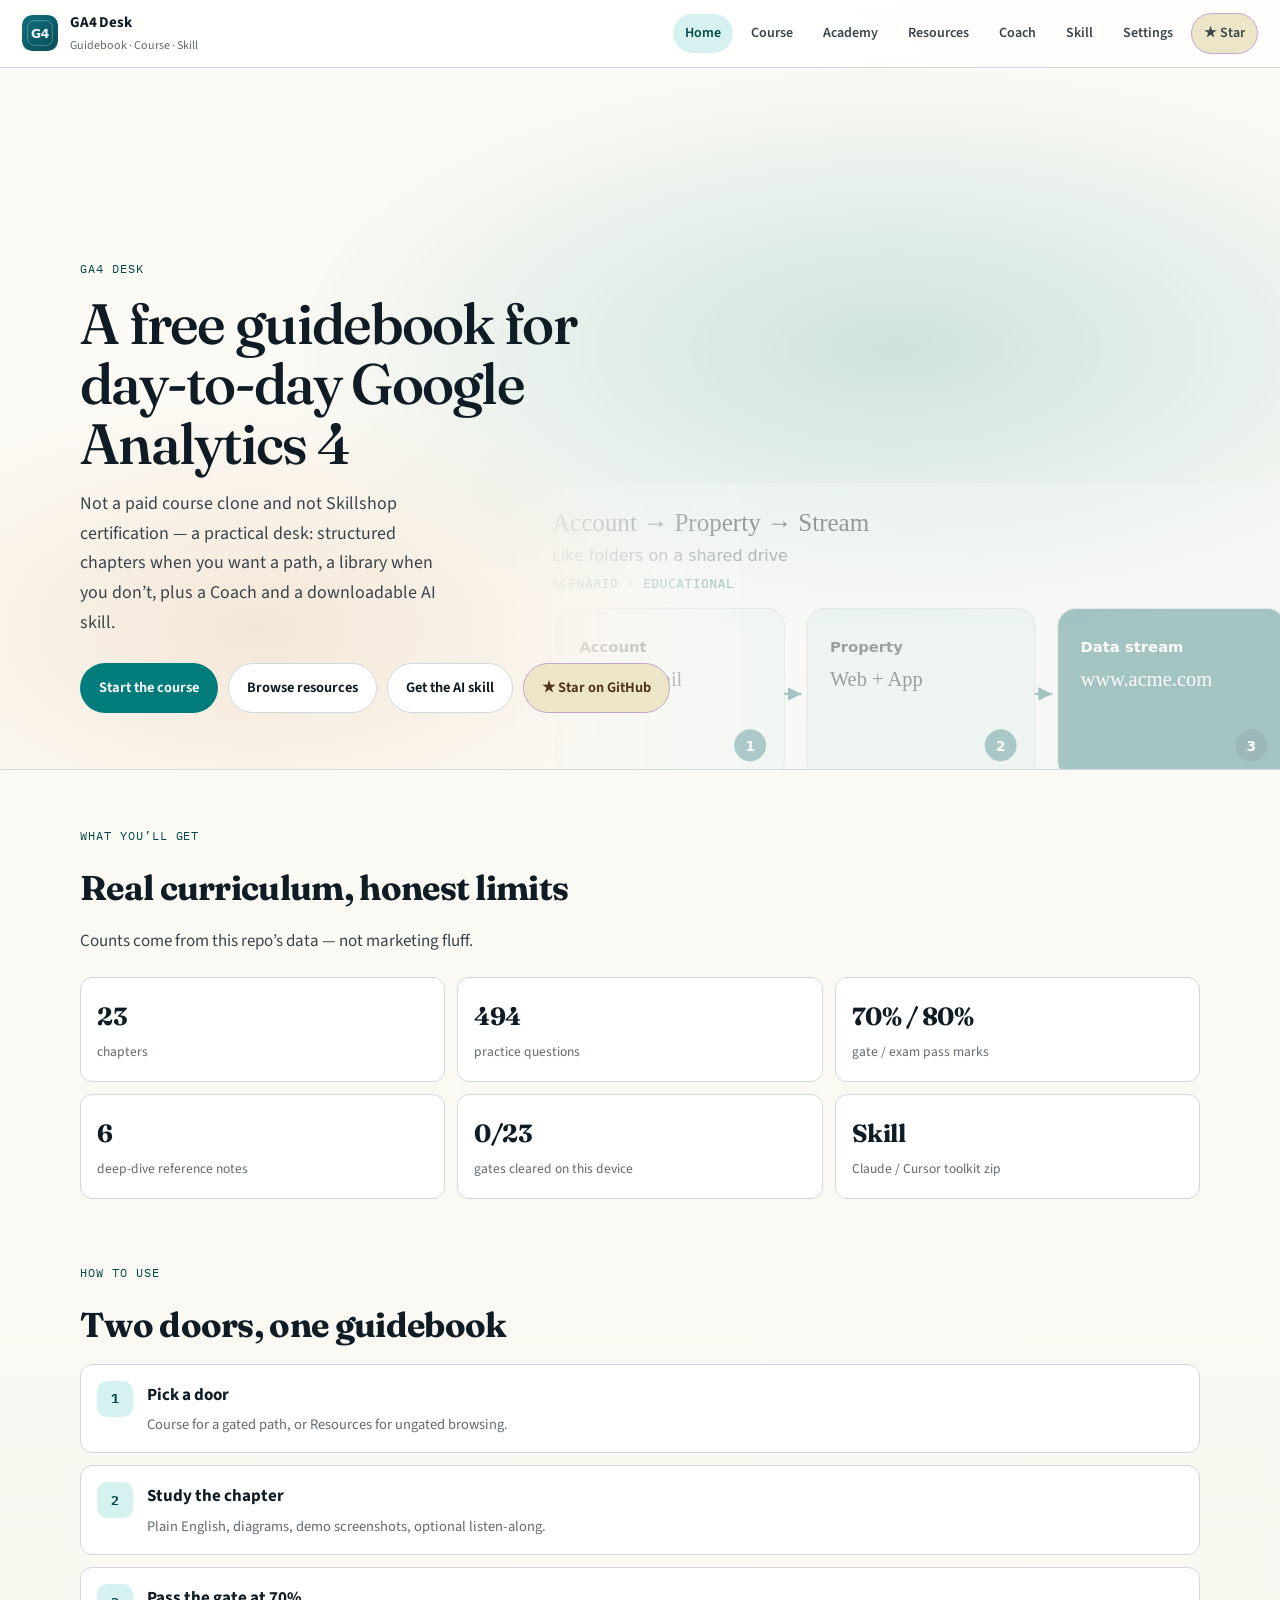
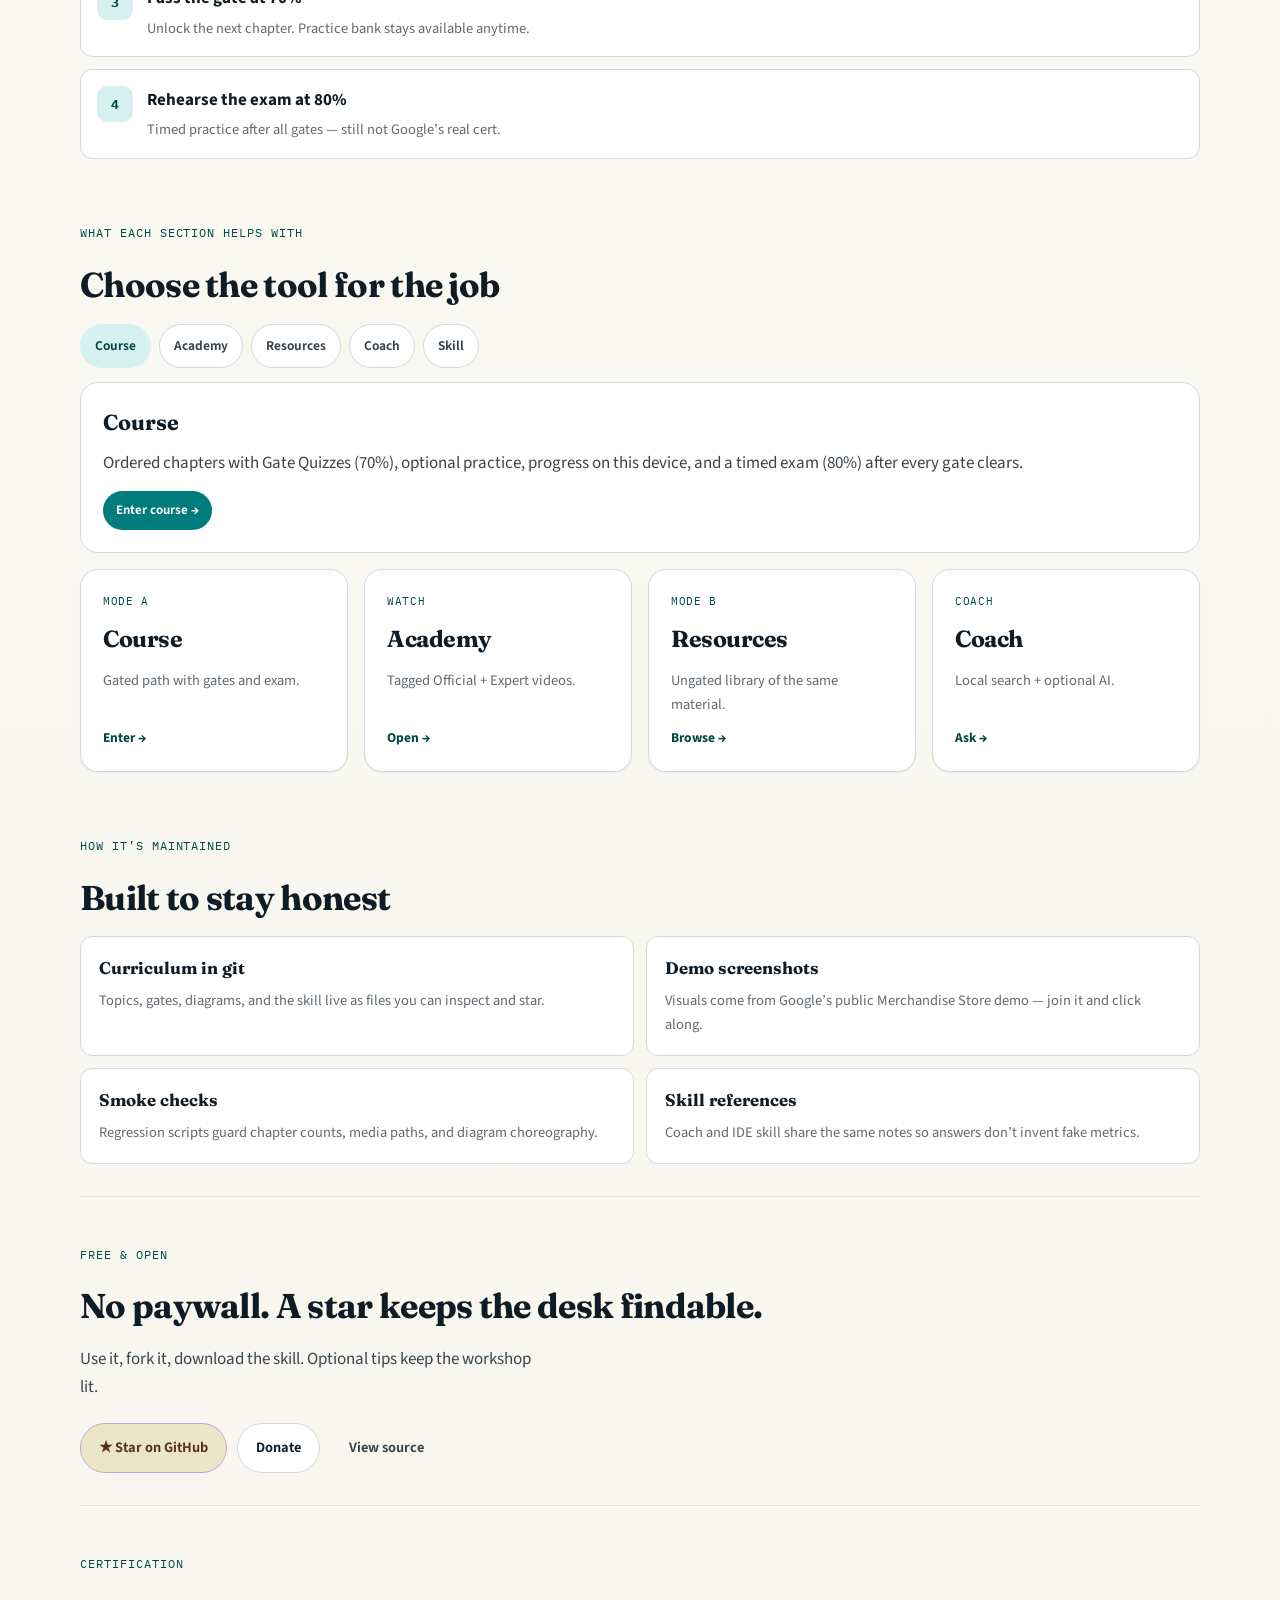
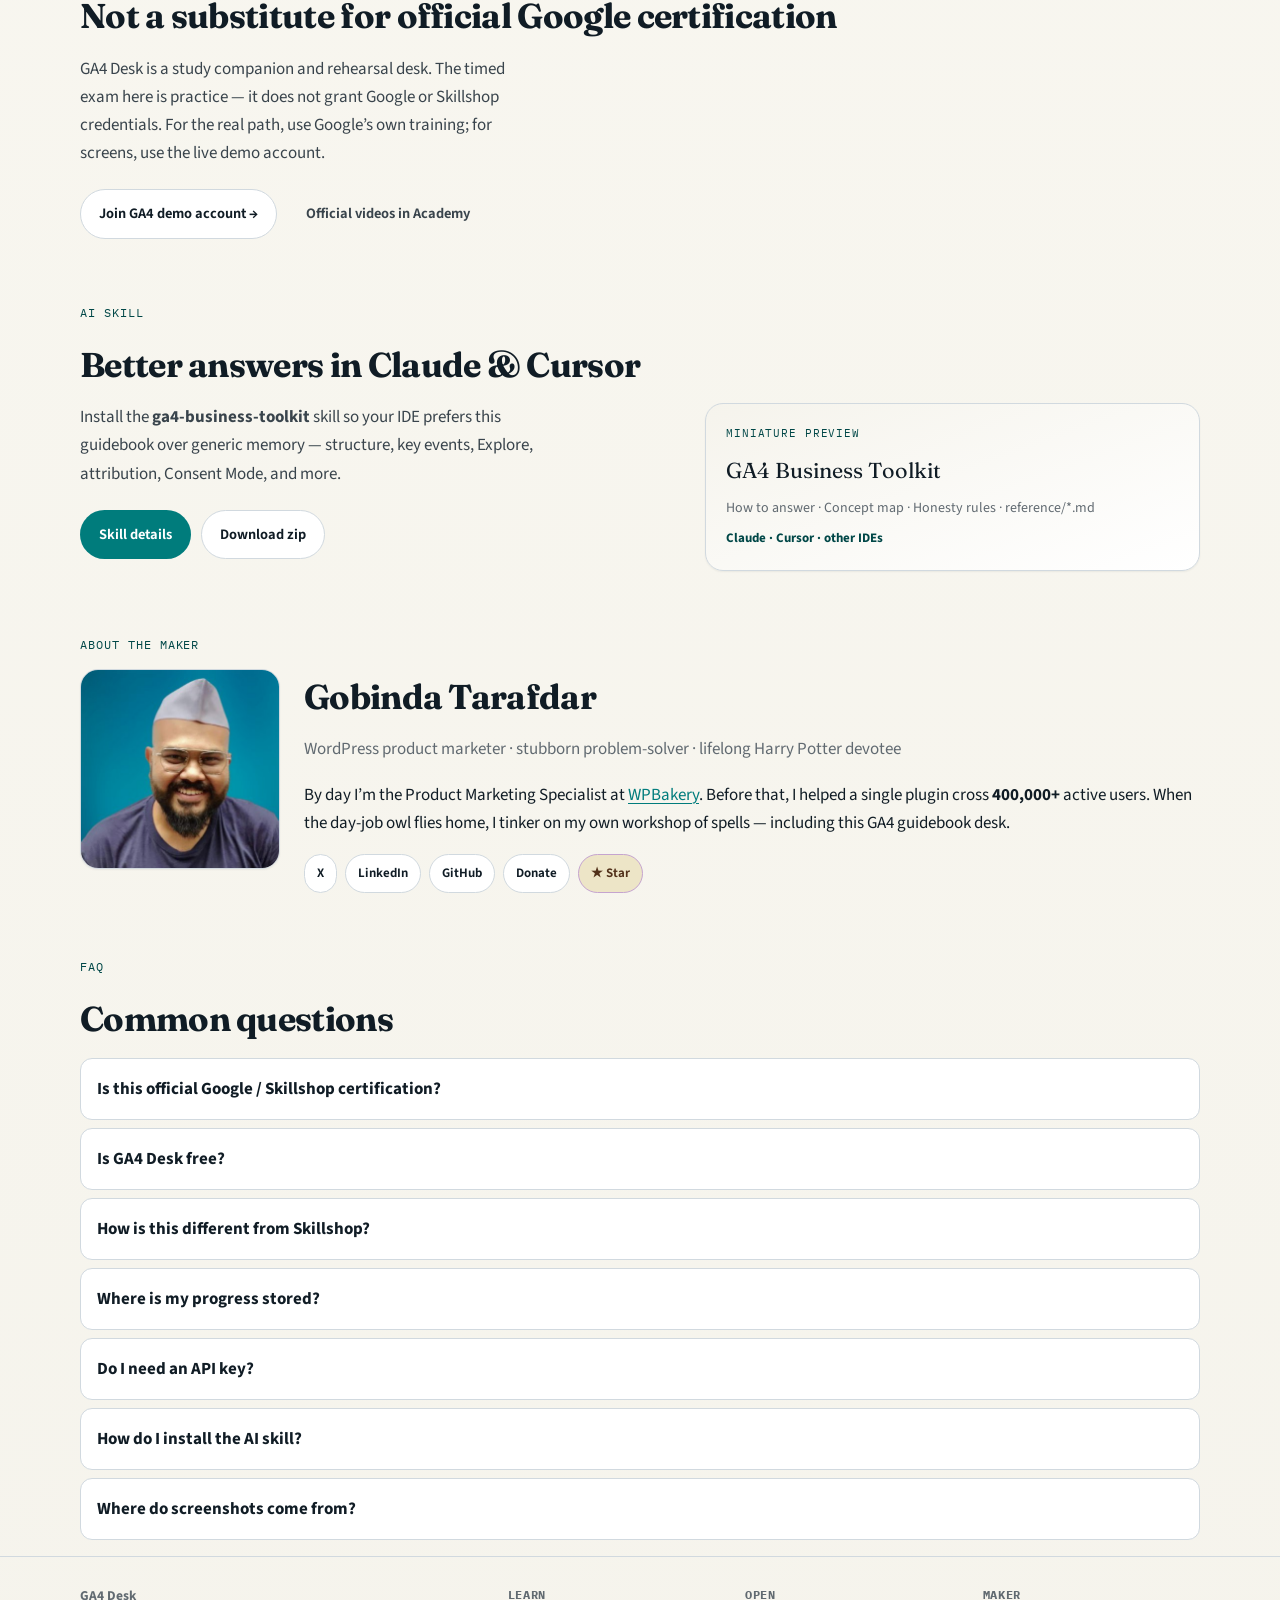
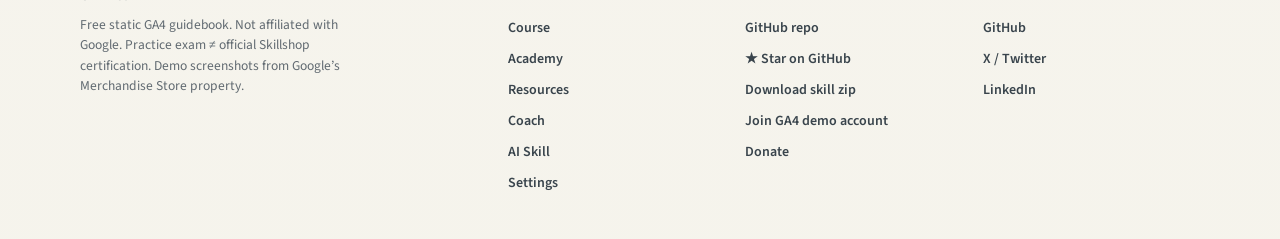
==== index.html @ ee160405 "Launch GA4 Desk guidebook site with Skill hub and SEO. Homepage positioning, brand assets, downloada" ====
<!DOCTYPE html>
<html lang="en">
<head>
  <meta charset="UTF-8">
  <meta name="viewport" content="width=device-width, initial-scale=1">
  <title>GA4 Desk — Free Google Analytics 4 Guidebook</title>
  <meta name="description" content="Free GA4 guidebook: 23 chapters, practice quizzes, Video Academy, skill-grounded Coach, and a downloadable Claude/Cursor skill. Study companion — not official Google certification.">
  <link rel="canonical" href="https://gtarafdar.github.io/ga4-guidebook/">
  <meta property="og:type" content="website">
  <meta property="og:url" content="https://gtarafdar.github.io/ga4-guidebook/">
  <meta property="og:title" content="GA4 Desk — Free Google Analytics 4 Guidebook">
  <meta property="og:description" content="Course, Academy, Resources, Coach, and a downloadable AI skill. Honest practice — not Skillshop certification.">
  <meta property="og:image" content="https://gtarafdar.github.io/ga4-guidebook/assets/brand/og-image.png">
  <meta name="twitter:card" content="summary_large_image">
  <meta name="twitter:title" content="GA4 Desk — Free GA4 Guidebook">
  <meta name="twitter:description" content="Learn GA4 with a free guidebook desk: course gates, resources, coach, and Claude/Cursor skill.">
  <meta name="twitter:image" content="https://gtarafdar.github.io/ga4-guidebook/assets/brand/og-image.png">
  <link rel="icon" href="assets/brand/favicon.ico" sizes="any">
  <link rel="icon" type="image/png" href="assets/brand/favicon-32.png" sizes="32x32">
  <link rel="apple-touch-icon" href="assets/brand/apple-touch-icon.png">
  <link rel="preconnect" href="https://fonts.googleapis.com">
  <link rel="preconnect" href="https://fonts.gstatic.com" crossorigin>
  <link href="https://fonts.googleapis.com/css2?family=Fraunces:opsz,wght@9..144,500;9..144,650&family=IBM+Plex+Mono:wght@400;600&family=Source+Sans+3:wght@400;600;700&display=swap" rel="stylesheet">
  <link rel="stylesheet" href="css/site.css?v=20260802p">
  <script type="application/ld+json">
  {
    "@context": "https://schema.org",
    "@graph": [
      {
        "@type": "WebSite",
        "name": "GA4 Desk",
        "url": "https://gtarafdar.github.io/ga4-guidebook/",
        "description": "Free Google Analytics 4 guidebook with course, resources, coach, and AI skill."
      },
      {
        "@type": "LearningResource",
        "name": "GA4 Desk",
        "url": "https://gtarafdar.github.io/ga4-guidebook/",
        "learningResourceType": "guidebook",
        "isAccessibleForFree": true,
        "inLanguage": "en"
      },
      {
        "@type": "FAQPage",
        "mainEntity": [
          {
            "@type": "Question",
            "name": "Is GA4 Desk the official Google Analytics certification?",
            "acceptedAnswer": {
              "@type": "Answer",
              "text": "No. GA4 Desk is a free study guidebook and rehearsal desk. It is not Google Skillshop certification and is not affiliated with Google."
            }
          },
          {
            "@type": "Question",
            "name": "Is GA4 Desk free?",
            "acceptedAnswer": {
              "@type": "Answer",
              "text": "Yes. The site is free to use on GitHub Pages. Optional AI coach and ElevenLabs voices use your own API keys in the browser."
            }
          },
          {
            "@type": "Question",
            "name": "Can I download the GA4 skill for Claude or Cursor?",
            "acceptedAnswer": {
              "@type": "Answer",
              "text": "Yes. Download the ga4-business-toolkit zip from the Skill page and install it in Claude or Cursor skills folders."
            }
          }
        ]
      }
    ]
  }
  </script>
</head>
<body class="home-page">
  <header class="site-header" id="siteHeader"></header>
  <main>
    <section class="home-hero" aria-label="GA4 Desk">
      <div class="home-hero-visual" aria-hidden="true">
        <img src="assets/illustrations/scenarios/structure.svg" alt="" width="960" height="540">
      </div>
      <div class="wrap home-hero-inner">
        <p class="kicker">GA4 Desk</p>
        <h1>A free guidebook for day-to-day Google Analytics&nbsp;4</h1>
        <p class="lede">Not a paid course clone and not Skillshop certification — a practical desk: structured chapters when you want a path, a library when you don’t, plus a Coach and a downloadable AI skill.</p>
        <div class="hero-cta">
          <a class="btn btn-primary" href="course/index.html">Start the course</a>
          <a class="btn btn-secondary" href="resources/index.html">Browse resources</a>
          <a class="btn btn-secondary" href="skill/index.html">Get the AI skill</a>
          <a class="btn btn-star" id="heroStar" href="https://github.com/Gtarafdar/ga4-guidebook" target="_blank" rel="noopener">★ Star on GitHub</a>
        </div>
      </div>
    </section>

    <section class="wrap home-section" id="what-you-get">
      <p class="kicker">What you’ll get</p>
      <h2>Real curriculum, honest limits</h2>
      <p class="section-lead">Counts come from this repo’s data — not marketing fluff.</p>
      <ul class="get-grid" id="homeStats">
        <li>Loading curriculum…</li>
      </ul>
    </section>

    <section class="wrap home-section" id="how-to">
      <p class="kicker">How to use</p>
      <h2>Two doors, one guidebook</h2>
      <ol class="how-steps" id="howSteps">
        <li tabindex="0"><span class="how-num">1</span><div><strong>Pick a door</strong><p>Course for a gated path, or Resources for ungated browsing.</p></div></li>
        <li tabindex="0"><span class="how-num">2</span><div><strong>Study the chapter</strong><p>Plain English, diagrams, demo screenshots, optional listen-along.</p></div></li>
        <li tabindex="0"><span class="how-num">3</span><div><strong>Pass the gate at 70%</strong><p>Unlock the next chapter. Practice bank stays available anytime.</p></div></li>
        <li tabindex="0"><span class="how-num">4</span><div><strong>Rehearse the exam at 80%</strong><p>Timed practice after all gates — still not Google’s real cert.</p></div></li>
      </ol>
    </section>

    <section class="wrap home-section" id="doors">
      <p class="kicker">What each section helps with</p>
      <h2>Choose the tool for the job</h2>
      <div class="door-tabs" role="tablist" aria-label="Site sections">
        <button type="button" class="door-tab active" role="tab" aria-selected="true" data-door="course">Course</button>
        <button type="button" class="door-tab" role="tab" aria-selected="false" data-door="academy">Academy</button>
        <button type="button" class="door-tab" role="tab" aria-selected="false" data-door="resources">Resources</button>
        <button type="button" class="door-tab" role="tab" aria-selected="false" data-door="coach">Coach</button>
        <button type="button" class="door-tab" role="tab" aria-selected="false" data-door="skill">Skill</button>
      </div>
      <div class="door-panels">
        <div class="door-panel is-on" data-panel="course">
          <h3>Course</h3>
          <p>Ordered chapters with Gate Quizzes (70%), optional practice, progress on this device, and a timed exam (80%) after every gate clears.</p>
          <a class="btn btn-primary btn-sm" href="course/index.html">Enter course →</a>
        </div>
        <div class="door-panel" data-panel="academy" hidden>
          <h3>Video Academy</h3>
          <p>Official Skillshop lessons and Expert creators — always tagged. Filter by source or chapter; no guessed video IDs.</p>
          <a class="btn btn-primary btn-sm" href="academy/index.html">Open academy →</a>
        </div>
        <div class="door-panel" data-panel="resources" hidden>
          <h3>Resources</h3>
          <p>Same truthful material as a searchable library — topics plus deep-dive notes. No syllabus pressure.</p>
          <a class="btn btn-primary btn-sm" href="resources/index.html">Open library →</a>
        </div>
        <div class="door-panel" data-panel="coach" hidden>
          <h3>GA4 Coach</h3>
          <p>Local answers free. Optional OpenRouter key for AI chat grounded in the skill + curriculum, including screenshot help.</p>
          <a class="btn btn-primary btn-sm" href="coach/index.html">Ask the coach →</a>
        </div>
        <div class="door-panel" data-panel="skill" hidden>
          <h3>AI Skill</h3>
          <p>Download <code>ga4-business-toolkit</code> for Claude, Cursor, or other IDEs so answers stay grounded in this guidebook.</p>
          <a class="btn btn-primary btn-sm" href="skill/index.html">Skill details →</a>
          <a class="btn btn-secondary btn-sm" href="downloads/ga4-business-toolkit.zip" download>Download zip</a>
        </div>
      </div>
      <div class="door-grid home-door-grid">
        <a class="door" href="course/index.html"><span class="tag">Mode A</span><h3>Course</h3><p>Gated path with gates and exam.</p><span class="go">Enter →</span></a>
        <a class="door" href="academy/index.html"><span class="tag">Watch</span><h3>Academy</h3><p>Tagged Official + Expert videos.</p><span class="go">Open →</span></a>
        <a class="door" href="resources/index.html"><span class="tag">Mode B</span><h3>Resources</h3><p>Ungated library of the same material.</p><span class="go">Browse →</span></a>
        <a class="door" href="coach/index.html"><span class="tag">Coach</span><h3>Coach</h3><p>Local search + optional AI.</p><span class="go">Ask →</span></a>
      </div>
    </section>

    <section class="wrap home-section" id="maintain">
      <p class="kicker">How it’s maintained</p>
      <h2>Built to stay honest</h2>
      <div class="maintain-grid">
        <article><h3>Curriculum in git</h3><p>Topics, gates, diagrams, and the skill live as files you can inspect and star.</p></article>
        <article><h3>Demo screenshots</h3><p>Visuals come from Google’s public Merchandise Store demo — join it and click along.</p></article>
        <article><h3>Smoke checks</h3><p>Regression scripts guard chapter counts, media paths, and diagram choreography.</p></article>
        <article><h3>Skill references</h3><p>Coach and IDE skill share the same notes so answers don’t invent fake metrics.</p></article>
      </div>
    </section>

    <section class="wrap home-section home-free" id="free">
      <p class="kicker">Free &amp; open</p>
      <h2>No paywall. A star keeps the desk findable.</h2>
      <p class="section-lead">Use it, fork it, download the skill. Optional tips keep the workshop lit.</p>
      <div class="hero-cta">
        <a class="btn btn-star" href="https://github.com/Gtarafdar/ga4-guidebook" target="_blank" rel="noopener">★ Star on GitHub</a>
        <a class="btn btn-secondary" href="https://gtarafdar.com/donate" target="_blank" rel="noopener">Donate</a>
        <a class="btn btn-ghost" href="https://github.com/Gtarafdar/ga4-guidebook" target="_blank" rel="noopener">View source</a>
      </div>
    </section>

    <section class="wrap home-section home-cert" id="cert">
      <p class="kicker">Certification</p>
      <h2>Not a substitute for official Google certification</h2>
      <p class="section-lead">GA4 Desk is a study companion and rehearsal desk. The timed exam here is practice — it does not grant Google or Skillshop credentials. For the real path, use Google’s own training; for screens, use the live demo account.</p>
      <div class="hero-cta">
        <a class="btn btn-secondary" href="https://support.google.com/analytics/answer/6367342" target="_blank" rel="noopener">Join GA4 demo account →</a>
        <a class="btn btn-ghost" href="academy/index.html">Official videos in Academy</a>
      </div>
    </section>

    <section class="wrap home-section" id="skill-teaser">
      <p class="kicker">AI skill</p>
      <h2>Better answers in Claude &amp; Cursor</h2>
      <div class="skill-teaser-grid">
        <div>
          <p class="section-lead">Install the <strong>ga4-business-toolkit</strong> skill so your IDE prefers this guidebook over generic memory — structure, key events, Explore, attribution, Consent Mode, and more.</p>
          <div class="hero-cta">
            <a class="btn btn-primary" href="skill/index.html">Skill details</a>
            <a class="btn btn-secondary" href="downloads/ga4-business-toolkit.zip" download>Download zip</a>
          </div>
        </div>
        <a class="skill-mini" href="skill/index.html" aria-label="Preview of skill page">
          <span class="skill-mini-label">Miniature preview</span>
          <span class="skill-mini-title">GA4 Business Toolkit</span>
          <span class="skill-mini-body">How to answer · Concept map · Honesty rules · reference/*.md</span>
          <span class="skill-mini-foot">Claude · Cursor · other IDEs</span>
        </a>
      </div>
    </section>

    <section class="wrap home-section home-about" id="about">
      <p class="kicker">About the maker</p>
      <div class="about-grid">
        <img class="about-photo" src="assets/brand/gobinda-tarafdar.png" width="400" height="400" alt="Portrait of Gobinda Tarafdar">
        <div>
          <h2>Gobinda Tarafdar</h2>
          <p class="about-role">WordPress product marketer · stubborn problem-solver · lifelong Harry Potter devotee</p>
          <p>By day I’m the Product Marketing Specialist at <a href="https://wpbakery.com" target="_blank" rel="noopener">WPBakery</a>. Before that, I helped a single plugin cross <strong>400,000+</strong> active users. When the day-job owl flies home, I tinker on my own workshop of spells — including this GA4 guidebook desk.</p>
          <div class="about-links">
            <a class="btn btn-secondary btn-sm" href="https://x.com/Gtarafdarr" target="_blank" rel="noopener">X</a>
            <a class="btn btn-secondary btn-sm" href="https://www.linkedin.com/in/gobinda-tarafdar/" target="_blank" rel="noopener">LinkedIn</a>
            <a class="btn btn-secondary btn-sm" href="https://github.com/Gtarafdar" target="_blank" rel="noopener">GitHub</a>
            <a class="btn btn-secondary btn-sm" href="https://gtarafdar.com/donate" target="_blank" rel="noopener">Donate</a>
            <a class="btn btn-star btn-sm" href="https://github.com/Gtarafdar/ga4-guidebook" target="_blank" rel="noopener">★ Star</a>
          </div>
        </div>
      </div>
    </section>

    <section class="wrap home-section" id="faq">
      <p class="kicker">FAQ</p>
      <h2>Common questions</h2>
      <div class="home-faq" id="homeFaq">
        <details>
          <summary>Is this official Google / Skillshop certification?</summary>
          <p>No. It’s a free guidebook and practice desk. Passing the timed exam here does not certify you with Google.</p>
        </details>
        <details>
          <summary>Is GA4 Desk free?</summary>
          <p>Yes. Hosted on GitHub Pages. Optional Coach AI and ElevenLabs voices use <em>your</em> keys in the browser only.</p>
        </details>
        <details>
          <summary>How is this different from Skillshop?</summary>
          <p>Skillshop is Google’s official training. GA4 Desk is a companion: original practice questions, demo screenshots, dual course/library modes, and an IDE skill. Use both — don’t replace official cert with this.</p>
        </details>
        <details>
          <summary>Where is my progress stored?</summary>
          <p>On this device in <code>localStorage</code> (<code>ga4lms_progress_v2</code>). Clearing site data resets progress.</p>
        </details>
        <details>
          <summary>Do I need an API key?</summary>
          <p>No for Course, Resources, Academy, and local Coach search. OpenRouter is optional for AI chat; ElevenLabs is optional for nicer TTS.</p>
        </details>
        <details>
          <summary>How do I install the AI skill?</summary>
          <p>Download the zip from the <a href="skill/index.html">Skill page</a>, unzip, and add the folder to Claude or Cursor skills. Details and preview are on that page.</p>
        </details>
        <details>
          <summary>Where do screenshots come from?</summary>
          <p>Google’s public Merchandise Store demo property. <a href="https://support.google.com/analytics/answer/6367342" target="_blank" rel="noopener">Join the demo account</a> to click the same screens.</p>
        </details>
      </div>
    </section>
  </main>
  <footer class="site-footer" id="siteFooter"></footer>
  <script src="js/app.js?v=20260802p"></script>
  <script>
    GA4.renderHeader('home');
    GA4.renderFooter();
    document.querySelectorAll('#heroStar, .btn-star').forEach((a) => {
      if (GA4.SITE && GA4.SITE.starUrl) a.href = GA4.SITE.starUrl;
    });

    document.querySelectorAll('.door-tab').forEach((tab) => {
      tab.addEventListener('click', () => {
        const id = tab.getAttribute('data-door');
        document.querySelectorAll('.door-tab').forEach((t) => {
          const on = t === tab;
          t.classList.toggle('active', on);
          t.setAttribute('aria-selected', on ? 'true' : 'false');
        });
        document.querySelectorAll('.door-panel').forEach((p) => {
          const on = p.getAttribute('data-panel') === id;
          p.classList.toggle('is-on', on);
          p.hidden = !on;
        });
      });
    });

    Promise.all([GA4.loadJSON('data/topics.json'), GA4.loadJSON('data/meta.json'), GA4.loadJSON('data/references.json')])
      .then(([topics, meta, refs]) => {
        const prog = GA4.completedCount(topics.length);
        document.getElementById('homeStats').innerHTML = `
          <li><strong>${topics.length}</strong><span>chapters</span></li>
          <li><strong>${meta.questionCount}</strong><span>practice questions</span></li>
          <li><strong>${meta.gatePassPercent || 70}% / ${meta.exam.passPercent}%</strong><span>gate / exam pass marks</span></li>
          <li><strong>${refs.length}</strong><span>deep-dive reference notes</span></li>
          <li><strong>${prog.n}/${prog.total}</strong><span>gates cleared on this device</span></li>
          <li><strong>Skill</strong><span>Claude / Cursor toolkit zip</span></li>`;
      })
      .catch((e) => {
        document.getElementById('homeStats').innerHTML = `<li>Could not load data — serve over HTTP (GitHub Pages or <code>python3 -m http.server</code>).<br>${GA4.escapeHtml(e.message)}</li>`;
      });
  </script>
</body>
</html>
---- css/site.css ----
/* Hallmark · pre-emit critique: P4 H5 E4 S4 R5 V4
 * Genre: modern-minimal · Theme: custom teal-ink (not catalog purple)
 * Macrostructure: Dual Door Hub
 */
:root {
  --ink: oklch(22% 0.025 240);
  --ink-soft: oklch(38% 0.02 240);
  --muted: oklch(52% 0.015 240);
  --paper: oklch(98.5% 0.008 95);
  --paper-2: oklch(96.5% 0.01 95);
  --card: oklch(100% 0 0);
  --line: oklch(88% 0.012 240);
  --line-soft: oklch(92% 0.008 240);

  --accent: oklch(52% 0.11 195);
  --accent-hover: oklch(45% 0.11 195);
  --accent-soft: oklch(94% 0.03 195);
  --accent-ink: oklch(35% 0.08 195);

  --warm: oklch(62% 0.14 55);
  --warm-soft: oklch(95% 0.04 75);
  --warm-ink: oklch(42% 0.1 55);

  --good: oklch(55% 0.12 155);
  --good-soft: oklch(95% 0.035 155);
  --bad: oklch(55% 0.18 25);
  --bad-soft: oklch(95% 0.04 25);

  --font-display: "Fraunces", "Iowan Old Style", "Palatino Linotype", Palatino, serif;
  --font-body: "Source Sans 3", "Source Sans Pro", "Segoe UI", sans-serif;
  --font-mono: "IBM Plex Mono", ui-monospace, monospace;

  --radius-sm: 6px;
  --radius-md: 12px;
  --radius-lg: 18px;
  --shadow-sm: 0 1px 2px oklch(22% 0.025 240 / 0.06);
  --shadow-md: 0 10px 30px oklch(22% 0.025 240 / 0.08);
  --ease: cubic-bezier(0.16, 1, 0.3, 1);
  --max: 1120px;
  --nav-h: 68px;
}

*, *::before, *::after { box-sizing: border-box; }
html { overflow-x: clip; }
body:not(.course-page) { overflow-x: clip; }
html { scroll-behavior: smooth; }
body {
  margin: 0;
  font-family: var(--font-body);
  font-size: 17px;
  line-height: 1.65;
  color: var(--ink);
  background:
    radial-gradient(1200px 600px at 10% -10%, oklch(94% 0.03 195 / 0.7), transparent 60%),
    radial-gradient(900px 500px at 100% 0%, oklch(96% 0.03 75 / 0.55), transparent 55%),
    linear-gradient(180deg, var(--paper), var(--paper-2));
  min-height: 100vh;
  -webkit-font-smoothing: antialiased;
}
img { max-width: 100%; height: auto; display: block; }
a { color: var(--accent); text-decoration-thickness: 1px; text-underline-offset: 3px; }
a:hover { color: var(--accent-hover); }
:focus-visible { outline: 2px solid var(--accent); outline-offset: 3px; }
.hidden { display: none !important; }

.site-header {
  position: sticky; top: 0; z-index: 40;
  height: var(--nav-h);
  display: flex; align-items: center; justify-content: space-between; gap: 16px;
  padding: 0 22px;
  background: color-mix(in oklch, var(--card) 86%, transparent);
  backdrop-filter: blur(12px);
  border-bottom: 1px solid var(--line);
}
.brand { display: flex; align-items: center; gap: 12px; text-decoration: none; color: inherit; }
.brand-mark {
  width: 36px; height: 36px; border-radius: 10px;
  background: linear-gradient(145deg, var(--accent), oklch(45% 0.08 230));
  color: white; display: grid; place-items: center; font-weight: 700; font-size: 13px;
  font-family: var(--font-mono);
  box-shadow: var(--shadow-sm);
}
.brand-text strong { display: block; font-size: 15px; letter-spacing: -0.01em; }
.brand-text span { display: block; font-size: 12px; color: var(--muted); margin-top: 1px; }
.nav-links { display: flex; gap: 6px; flex-wrap: wrap; align-items: center; }
.nav-links a {
  text-decoration: none; color: var(--ink-soft); font-size: 14px; font-weight: 600;
  padding: 8px 12px; border-radius: 999px;
}
.nav-links a:hover, .nav-links a.active { background: var(--accent-soft); color: var(--accent-ink); }

.wrap { width: min(var(--max), calc(100% - 40px)); margin: 0 auto; }
.page { padding: 36px 0 80px; }

.hero {
  padding: 56px 0 28px;
  display: grid;
  gap: 28px;
}
@media (min-width: 900px) {
  .hero { grid-template-columns: 1.15fr 0.85fr; align-items: end; padding-top: 72px; }
}
.kicker {
  font-family: var(--font-mono); font-size: 12px; letter-spacing: 0.08em;
  text-transform: uppercase; color: var(--accent-ink); margin: 0 0 14px;
}
.hero h1 {
  font-family: var(--font-display);
  font-weight: 550;
  font-size: clamp(2.4rem, 5vw, 3.6rem);
  line-height: 1.05;
  letter-spacing: -0.03em;
  margin: 0 0 16px;
  overflow-wrap: anywhere;
}
.hero .lede { font-size: 1.15rem; color: var(--ink-soft); max-width: 38ch; margin: 0 0 28px; }
.hero-cta { display: flex; flex-wrap: wrap; gap: 10px; }
.hero-aside {
  border: 1px solid var(--line);
  background: var(--card);
  border-radius: var(--radius-lg);
  padding: 22px;
  box-shadow: var(--shadow-sm);
}
.hero-aside h2 { margin: 0 0 10px; font-size: 15px; }
.hero-aside ol { margin: 0; padding-left: 18px; color: var(--ink-soft); font-size: 14px; }
.hero-aside li { margin-bottom: 8px; }

.btn {
  display: inline-flex; align-items: center; justify-content: center; gap: 8px;
  border: 1px solid transparent; border-radius: 999px;
  padding: 12px 18px; font: inherit; font-weight: 650; font-size: 14.5px;
  cursor: pointer; text-decoration: none; transition: transform 160ms var(--ease), background 160ms var(--ease), border-color 160ms var(--ease);
}
.btn:active { transform: translateY(1px); }
.btn-primary { background: var(--accent); color: white; }
.btn-primary:hover { background: var(--accent-hover); color: white; }
.btn-secondary { background: var(--card); border-color: var(--line); color: var(--ink); }
.btn-secondary:hover { border-color: var(--accent); color: var(--accent-ink); }
.btn-ghost { background: transparent; color: var(--ink-soft); }
.btn-sm { padding: 8px 12px; font-size: 13px; }

.door-grid {
  display: grid; gap: 16px; margin-top: 18px;
  grid-template-columns: 1fr;
}
@media (min-width: 760px) {
  .door-grid { grid-template-columns: repeat(2, minmax(0, 1fr)); }
}
@media (min-width: 1100px) {
  .door-grid { grid-template-columns: repeat(4, minmax(0, 1fr)); }
}
.door {
  display: flex; flex-direction: column; gap: 10px;
  background: var(--card); border: 1px solid var(--line);
  border-radius: var(--radius-lg); padding: 22px;
  text-decoration: none; color: inherit;
  box-shadow: var(--shadow-sm);
  transition: transform 200ms var(--ease), box-shadow 200ms var(--ease), border-color 200ms var(--ease);
  min-width: 0;
}
.door:hover { transform: translateY(-2px); box-shadow: var(--shadow-md); border-color: color-mix(in oklch, var(--accent) 40%, var(--line)); }
.door .tag {
  font-family: var(--font-mono); font-size: 11px; letter-spacing: 0.06em; text-transform: uppercase;
  color: var(--accent-ink);
}
.door h3 { margin: 0; font-family: var(--font-display); font-size: 1.45rem; letter-spacing: -0.02em; }
.door p { margin: 0; color: var(--muted); font-size: 14.5px; flex: 1; }
.door .go { font-weight: 700; font-size: 13.5px; color: var(--accent-ink); }

.section { margin-top: 48px; }
.section h2 {
  font-family: var(--font-display); font-size: 1.7rem; letter-spacing: -0.02em; margin: 0 0 8px;
}
.section .sub { color: var(--muted); margin: 0 0 18px; max-width: 60ch; }

.layout-split {
  display: grid; gap: 20px;
}
@media (min-width: 900px) {
  .layout-split { grid-template-columns: 288px minmax(0, 1fr); align-items: start; }
}
.side-panel {
  background: var(--card); border: 1px solid var(--line); border-radius: var(--radius-lg);
  padding: 16px; position: sticky; top: calc(var(--nav-h) + 14px);
  max-height: calc(100vh - var(--nav-h) - 28px); overflow: auto;
  box-shadow: var(--shadow-sm);
}
.side-panel h2 { font-size: 12px; text-transform: uppercase; letter-spacing: 0.06em; color: var(--muted); margin: 4px 8px 10px; font-family: var(--font-mono); }
.side-list { list-style: none; margin: 0; padding: 0; }
.side-list button, .side-list a {
  display: flex; gap: 8px; width: 100%; text-align: left;
  border: none; background: transparent; padding: 11px 12px; border-radius: 10px;
  font: inherit; font-size: 15px; line-height: 1.35; color: var(--ink); cursor: pointer; text-decoration: none;
}
.side-list button:hover, .side-list a:hover { background: var(--paper-2); }
.side-list button:disabled {
  cursor: not-allowed; opacity: 0.55;
}
.side-list button:disabled:hover { background: transparent; }
.side-list button.active, .side-list a.active {
  background: var(--accent-soft); color: var(--accent-ink); font-weight: 700;
  box-shadow: inset 3px 0 0 var(--accent);
}
.side-list .num { color: var(--muted); font-variant-numeric: tabular-nums; font-size: 12px; min-width: 1.6em; }
.progress-pill {
  margin-top: 12px; padding: 10px 12px; border-radius: 8px; background: var(--paper-2);
  font-size: 12.5px; color: var(--muted);
}
.progress-bar { height: 6px; background: var(--line-soft); border-radius: 99px; overflow: hidden; margin-top: 8px; }
.progress-bar > span { display: block; height: 100%; background: var(--accent); width: 0%; transition: width 240ms var(--ease); }

.card {
  background: var(--card); border: 1px solid var(--line); border-radius: var(--radius-lg);
  padding: 28px 30px; margin-bottom: 16px; box-shadow: var(--shadow-sm); min-width: 0;
}
.card h1, .card h2.lesson-title {
  font-family: var(--font-display); letter-spacing: -0.02em; margin: 0 0 10px;
  font-size: clamp(1.75rem, 3.2vw, 2.25rem); overflow-wrap: anywhere; min-width: 0;
}
.chapter-num {
  font-family: var(--font-mono); font-size: 12.5px; letter-spacing: 0.08em; text-transform: uppercase;
  color: var(--accent-ink); margin-bottom: 10px;
}
.callout {
  display: flex; gap: 12px; align-items: flex-start;
  border-radius: var(--radius-md); padding: 16px 18px; margin: 0 0 12px; font-size: 17px; line-height: 1.6;
  background: var(--paper-2); border: 1px solid var(--line-soft); border-left: 4px solid var(--accent);
}
.callout.tldr { border-left-color: var(--accent); background: var(--accent-soft); }
.callout.plain { border-left-color: var(--accent); background: var(--card); }
.callout.example { border-left-color: var(--warm); background: var(--warm-soft); }
.callout b { display: block; font-size: 12.5px; letter-spacing: 0.06em; text-transform: uppercase;
  font-family: var(--font-mono); color: var(--accent-ink); margin-bottom: 6px; font-weight: 600; }
.callout p { margin: 0; color: var(--ink); font-size: 17px; }

.tabs { display: flex; gap: 6px; border-bottom: 1px solid var(--line); margin: 20px 0 18px; flex-wrap: wrap; }
.tab-btn {
  border: none; background: none; cursor: pointer; font: inherit; font-weight: 650; font-size: 15.5px;
  color: var(--muted); padding: 12px 16px; border-bottom: 2px solid transparent; margin-bottom: -1px;
}
.tab-btn.active { color: var(--accent-ink); border-bottom-color: var(--accent); }
.tab-pane { display: none; }
.tab-pane.active { display: block; }

.lede-block p { margin: 0 0 16px; font-size: 17.5px; line-height: 1.7; color: var(--ink); }
.figure-block { margin: 18px 0; }
.figure-block figure {
  margin: 0 0 14px; border: 1px solid var(--line); border-radius: var(--radius-md); overflow: hidden; background: var(--card);
}
.figure-block img { width: 100%; }
.figure-block figcaption { padding: 10px 14px; font-size: 14px; color: var(--muted); border-top: 1px solid var(--line); }
.illus-label {
  display: inline-block; font-family: var(--font-mono); font-size: 10.5px; letter-spacing: 0.05em;
  text-transform: uppercase; color: var(--warm-ink); background: var(--warm-soft);
  padding: 3px 8px; border-radius: 99px; margin-bottom: 8px;
}

.sim {
  border: 1px dashed color-mix(in oklch, var(--accent) 35%, var(--line));
  background: var(--accent-soft); border-radius: var(--radius-md); padding: 16px; margin: 16px 0;
}
.sim h3 { margin: 0 0 8px; font-size: 14px; }
.sim-steps { list-style: none; margin: 0; padding: 0; counter-reset: step; }
.sim-steps li {
  counter-increment: step; position: relative; padding: 10px 10px 10px 42px;
  border-top: 1px solid color-mix(in oklch, var(--accent) 20%, transparent);
  font-size: 14px;
}
.sim-steps li::before {
  content: counter(step); position: absolute; left: 8px; top: 10px;
  width: 24px; height: 24px; border-radius: 50%;
  background: var(--accent); color: white; display: grid; place-items: center;
  font-size: 12px; font-weight: 700;
}

.faq-item { border-top: 1px solid var(--line); padding: 12px 0; }
.faq-q { font-weight: 700; margin-bottom: 4px; }
.faq-a { color: var(--ink-soft); font-size: 14.5px; }

.question { border-top: 1px solid var(--line); padding-top: 14px; margin-top: 14px; }
.qtext { font-weight: 650; margin-bottom: 10px; }
.options { display: grid; gap: 8px; }
.opt {
  text-align: left; padding: 10px 12px; border: 1px solid var(--line); border-radius: 8px;
  background: var(--card); cursor: pointer; font: inherit; font-size: 14px;
}
.opt:hover { border-color: var(--accent); }
.opt.correct { background: var(--good-soft); border-color: var(--good); }
.opt.wrong { background: var(--bad-soft); border-color: var(--bad); }
.explain { margin-top: 8px; font-size: 13.5px; color: var(--ink-soft); }

.toolbar { display: flex; flex-wrap: wrap; gap: 8px; align-items: center; margin: 8px 0 16px; }
.search-input, .text-input, .select-input, .textarea {
  width: 100%; padding: 11px 14px; border-radius: 10px; border: 1px solid var(--line);
  background: var(--card); font: inherit; color: var(--ink);
}
.textarea { min-height: 110px; resize: vertical; }
.search-input:focus, .text-input:focus, .select-input:focus, .textarea:focus {
  outline: none; border-color: var(--accent); box-shadow: 0 0 0 4px var(--accent-soft);
}

.library-grid { display: grid; gap: 12px; grid-template-columns: 1fr; }
@media (min-width: 720px) { .library-grid { grid-template-columns: repeat(2, minmax(0, 1fr)); } }
.lib-card {
  display: block; text-decoration: none; color: inherit;
  background: var(--card); border: 1px solid var(--line); border-radius: var(--radius-md);
  padding: 16px 18px; min-width: 0;
  transition: border-color 160ms var(--ease), transform 160ms var(--ease);
}
.lib-card:hover { border-color: var(--accent); transform: translateY(-1px); }
.lib-card .kind { font-family: var(--font-mono); font-size: 11px; text-transform: uppercase; letter-spacing: 0.05em; color: var(--muted); }
.lib-card h3 { margin: 6px 0; font-size: 1.05rem; font-family: var(--font-display); overflow-wrap: anywhere; }
.lib-card p { margin: 0; color: var(--muted); font-size: 13.5px; }

.chat-shell { display: grid; gap: 14px; }
@media (min-width: 900px) { .chat-shell { grid-template-columns: minmax(0, 1fr) 300px; } }
.chat-log {
  background: var(--card); border: 1px solid var(--line); border-radius: var(--radius-lg);
  min-height: 420px; max-height: 60vh; overflow: auto; padding: 16px;
}
.msg { padding: 12px 14px; border-radius: 12px; margin-bottom: 10px; font-size: 14.5px; white-space: pre-wrap; }
.msg.user { background: var(--accent-soft); margin-left: 18%; }
.msg.assistant { background: var(--paper-2); margin-right: 10%; }
.msg.error { background: var(--bad-soft); color: var(--bad); }
.msg.typing { color: var(--muted); font-style: italic; }
.chat-compose { display: grid; gap: 10px; }
.preview-shot {
  max-height: 160px; border-radius: 10px; border: 1px solid var(--line); object-fit: contain; background: var(--paper-2);
}
.settings-box {
  background: var(--card); border: 1px solid var(--line); border-radius: var(--radius-lg); padding: 16px;
  font-size: 13.5px;
}
.settings-box label { display: block; font-weight: 650; margin: 10px 0 4px; }
.settings-box .hint { color: var(--muted); font-size: 12.5px; margin-top: 8px; line-height: 1.45; }

.exam-overlay {
  position: fixed; inset: 0; z-index: 50; padding: 16px;
  background: oklch(22% 0.025 240 / 0.55);
  display: grid; place-items: center;
}
.exam-overlay.hidden { display: none !important; }
.exam-modal { max-width: 720px; width: 100%; max-height: 90vh; overflow: auto; }

.site-footer {
  border-top: 1px solid var(--line); padding: 28px 0 40px; color: var(--muted); font-size: 13.5px;
}
.site-footer .wrap { display: flex; flex-wrap: wrap; gap: 12px; justify-content: space-between; }

.diagram-svg {
  width: 100%; background: var(--paper-2); border: 1px solid var(--line); border-radius: var(--radius-md);
  padding: 8px; margin: 14px 0; overflow: visible;
  position: relative;
}
.diagram-svg svg {
  width: 100%;
  max-width: 100%;
  height: auto;
  display: block;
  overflow: visible;
}
.diagram-svg g.diag-off,
.diagram-svg .diag-off {
  opacity: 0;
  transition: opacity 0.45s cubic-bezier(0.22, 1, 0.36, 1);
  pointer-events: none;
}
.diagram-svg g.diag-on,
.diagram-svg .diag-on {
  opacity: 1;
  transition: opacity 0.45s cubic-bezier(0.22, 1, 0.36, 1);
  pointer-events: auto;
}
.diagram-svg .diag-edge {
  opacity: 1;
}
.diagram-svg text.diag-pulse.diag-on {
  animation: diag-glyph-pop 0.45s cubic-bezier(0.22, 1, 0.36, 1);
}
@keyframes diag-glyph-pop {
  0% { opacity: 0; }
  100% { opacity: 1; }
}
@media (prefers-reduced-motion: reduce) {
  .diagram-svg .diag-off,
  .diagram-svg .diag-on,
  .diagram-svg text.diag-pulse.diag-on {
    transition: none !important;
    animation: none !important;
  }
}
.diagram-controls {
  display: flex;
  flex-wrap: wrap;
  align-items: center;
  gap: 10px;
  margin-top: 10px;
  padding: 8px 4px 2px;
  border-top: 1px solid var(--line-soft);
}
.diagram-status {
  font-size: 12.5px;
  color: var(--muted);
  font-family: var(--font-mono);
}
.diagram-svg.is-playing .diagram-status {
  color: var(--accent-ink);
}

.video-section { margin: 18px 0; }
.video-card {
  display: block; max-width: 420px; border-radius: var(--radius-md); border: 1px solid var(--line);
  overflow: hidden; text-decoration: none; background: var(--ink); color: inherit;
  box-shadow: var(--shadow-sm); transition: transform 180ms var(--ease), box-shadow 180ms var(--ease);
}
.video-card:hover { transform: translateY(-1px); box-shadow: var(--shadow-md); }
.video-card .thumb-wrap { position: relative; padding-bottom: 56.25%; height: 0; overflow: hidden; background: #111; }
.video-card .thumb-wrap img { position: absolute; inset: 0; width: 100%; height: 100%; object-fit: cover; opacity: .9; }
.video-card .play-badge {
  position: absolute; top: 50%; left: 50%; transform: translate(-50%, -50%);
  width: 56px; height: 56px; border-radius: 50%; background: color-mix(in oklch, var(--bad) 88%, transparent);
}
.video-card .play-badge::after {
  content: ''; position: absolute; top: 50%; left: 54%; transform: translate(-50%, -50%);
  border-style: solid; border-width: 10px 0 10px 16px; border-color: transparent transparent transparent #fff;
}
.video-card .cap { background: var(--card); padding: 10px 14px; font-size: 13px; font-weight: 650; color: var(--ink); }
.video-card .cap .watch-on { display: block; font-weight: 400; color: var(--muted); font-size: 12px; margin-top: 2px; }
.video-fallback {
  background: var(--paper-2); border: 1px dashed var(--line); border-radius: var(--radius-md);
  padding: 14px 16px; font-size: 14px; color: var(--ink-soft); line-height: 1.55;
}
.video-related {
  list-style: none; margin: 12px 0 0; padding: 0; max-width: 520px;
}
.video-related li {
  border-top: 1px solid var(--line); padding: 8px 0; font-size: 13.5px;
}
.video-related a { text-decoration: none; font-weight: 650; }
.video-related a:hover { text-decoration: underline; }
.video-more { margin: 10px 0 0; font-size: 12.5px; color: var(--muted); }

/* LMS course states */
.page-title { font-family: var(--font-display); letter-spacing: -0.02em; font-size: clamp(1.8rem, 3vw, 2.4rem); margin: 0 0 8px; }
.page-lede { color: var(--muted); max-width: 62ch; margin: 0 0 16px; }
.path-rail {
  display: flex; flex-wrap: wrap; gap: 8px; align-items: center;
  font-family: var(--font-mono); font-size: 12px; color: var(--accent-ink);
  margin: 0 0 22px; padding: 10px 14px; border-radius: 999px;
  background: var(--accent-soft); width: fit-content; max-width: 100%;
}
.path-arrow { opacity: 0.55; }
.lms-stats {
  display: grid; gap: 8px; margin: 12px 0;
  font-size: 13px; padding: 10px 12px; border: 1px solid var(--line); border-radius: var(--radius-md); background: var(--paper-2);
}
.lms-stat-label { display: block; color: var(--muted); font-size: 11px; text-transform: uppercase; letter-spacing: 0.04em; }
.lms-nav button {
  display: grid; grid-template-columns: auto 1fr auto; gap: 8px; align-items: center; width: 100%;
}
.lms-nav .nav-title { font-size: 14.5px; line-height: 1.35; }
.lms-nav .nav-status {
  display: inline-flex; align-items: center; justify-content: center;
  width: 22px; height: 22px; color: var(--muted); flex-shrink: 0;
}
.lms-nav .nav-icon { width: 16px; height: 16px; display: block; }
.lms-nav .is-locked { opacity: 0.55; cursor: not-allowed; }
.lms-nav .is-passed .nav-status { color: var(--good); }
.lms-nav .is-failed .nav-status { color: var(--bad); }
.lms-nav .is-progress .nav-status { color: var(--warm-ink); }
.lms-nav .is-available .nav-status { color: var(--accent); }
.chapter-state { font-family: var(--font-mono); font-size: 12px; color: var(--muted); }
.section-label { font-size: 14px; margin: 0 0 10px; color: var(--muted); text-transform: uppercase; letter-spacing: .04em; }
.chip {
  display: inline-block; font-family: var(--font-mono); font-size: 10px; font-weight: 600;
  letter-spacing: 0.04em; text-transform: uppercase; padding: 2px 7px; border-radius: 4px; margin-right: 6px; vertical-align: 1px;
}
.chip-official { background: var(--accent-soft); color: var(--accent-ink); }
.chip-expert { background: var(--warm-soft); color: var(--warm-ink); }
.muted-inline { color: var(--muted); font-weight: 400; font-size: 12.5px; }
.result-card { border-radius: var(--radius-md); padding: 16px 18px; margin: 12px 0; }
.result-pass { background: var(--good-soft); border: 1px solid color-mix(in oklch, var(--good) 35%, transparent); }
.result-fail { background: var(--bad-soft); border: 1px solid color-mix(in oklch, var(--bad) 35%, transparent); }
.gate-review { font-size: 13.5px; line-height: 1.45; }
.gate-review li { margin-bottom: 12px; }
.story-block { margin: 16px 0; }
.sim-interactive { background: var(--accent-soft); border-radius: var(--radius-md); padding: 16px; margin: 16px 0; }
.sim-layout { display: grid; gap: 14px; }
@media (min-width: 800px) {
  .sim-layout { grid-template-columns: 200px 1fr; align-items: start; }
}
.sim-rail { list-style: none; margin: 0; padding: 0; display: grid; gap: 6px; }
.sim-rail button {
  width: 100%; text-align: left; font: inherit; font-size: 13px; padding: 8px 10px;
  border: 1px solid transparent; border-radius: 8px; background: transparent; cursor: pointer; color: var(--ink-soft);
}
.sim-rail button.active, .sim-rail button:hover { background: var(--card); border-color: var(--line); color: var(--ink); }
.sim-stage { background: var(--card); border-radius: var(--radius-md); padding: 14px; border: 1px solid var(--line); }
.sim-step-title { margin: 10px 0 6px; font-family: var(--font-display); font-size: 1.15rem; }
.sim-step-body { margin: 0 0 12px; color: var(--ink-soft); font-size: 14.5px; }
.sim-note { margin: 10px 0 0; font-size: 12.5px; color: var(--muted); }
.sim-demo-cta {
  margin: 0 0 12px; font-size: 14px; color: var(--ink-soft); line-height: 1.45;
  padding: 10px 12px; border-radius: 8px; background: var(--card); border: 1px solid var(--line);
}
.sim-illus-fallback {
  background: var(--paper-2); border: 1px dashed var(--line); border-radius: var(--radius-md); padding: 16px;
}
.edu-illustration { margin: 14px 0; }
.edu-illustration img { border-radius: var(--radius-md); border: 1px solid var(--line); }
.illus-label {
  display: inline-block; font-family: var(--font-mono); font-size: 11px; text-transform: uppercase;
  letter-spacing: 0.04em; color: var(--muted); margin-bottom: 8px;
}
.academy-filters { display: flex; flex-wrap: wrap; gap: 8px; margin: 0 0 16px; }
.academy-filters button {
  font: inherit; font-size: 13px; font-weight: 650; padding: 8px 12px; border-radius: 999px;
  border: 1px solid var(--line); background: var(--card); cursor: pointer; color: var(--ink-soft);
}
.academy-filters button.active { background: var(--accent-soft); border-color: transparent; color: var(--accent-ink); }
.academy-grid { display: grid; gap: 16px; grid-template-columns: 1fr; }
@media (min-width: 720px) { .academy-grid { grid-template-columns: repeat(2, minmax(0, 1fr)); } }
.academy-card {
  background: var(--card); border: 1px solid var(--line); border-radius: var(--radius-md); padding: 14px;
}
.academy-card h3 { margin: 8px 0 6px; font-family: var(--font-display); font-size: 1.05rem; }
.academy-card .topic-line { font-size: 12.5px; color: var(--muted); margin-bottom: 10px; }

@media (max-width: 640px) {
  .site-header { height: auto; padding: 12px 14px; flex-wrap: wrap; }
  .wrap { width: min(var(--max), calc(100% - 28px)); }
  .hero { padding-top: 36px; }
  .card { padding: 18px 16px; }
  .msg.user { margin-left: 8%; }
}

/* —— Course LMS: lesson modules, media cards, lightbox —— */
body.course-page { font-size: 17.5px; }

/* App shell — full viewport, one scroll per pane (fixes dual-scrollbar feel) */
body.course-page {
  height: 100dvh;
  overflow: hidden;
  display: flex;
  flex-direction: column;
  background: var(--paper-2);
}
body.course-page .site-header-app {
  flex-shrink: 0;
  position: relative;
  backdrop-filter: none;
  background: var(--card);
}
.course-footer-hidden { display: none !important; }

.course-app {
  flex: 1;
  min-height: 0;
  display: grid;
  grid-template-columns: minmax(260px, 300px) minmax(0, 1fr);
  width: 100%;
  background: var(--paper-2);
}

.course-sidebar {
  display: flex;
  flex-direction: column;
  min-height: 0;
  background: var(--card);
  border-right: 1px solid var(--line);
  padding: 0;
}
.course-sidebar-top {
  flex-shrink: 0;
  padding: 12px 14px 10px;
  border-bottom: 1px solid var(--line-soft);
}
.course-sidebar-top-row {
  display: flex;
  align-items: center;
  justify-content: space-between;
  gap: 8px;
  margin-bottom: 6px;
}
.course-mode-chip {
  display: inline-block;
  font-family: var(--font-mono);
  font-size: 10.5px;
  font-weight: 600;
  letter-spacing: 0.06em;
  text-transform: uppercase;
  color: var(--accent-ink);
  background: var(--accent-soft);
  padding: 3px 7px;
  border-radius: 6px;
  margin-bottom: 0;
}
.sidebar-collapse-btn {
  display: inline-flex;
  align-items: center;
  gap: 6px;
  border: 1px solid var(--line);
  background: var(--card);
  border-radius: 8px;
  padding: 5px 8px;
  font: inherit;
  font-size: 12px;
  font-weight: 650;
  color: var(--ink-soft);
  cursor: pointer;
}
.sidebar-collapse-btn:hover {
  border-color: var(--accent);
  color: var(--accent-ink);
  background: var(--accent-soft);
}
.sidebar-collapse-ico {
  width: 10px;
  height: 10px;
  border-left: 2px solid currentColor;
  border-bottom: 2px solid currentColor;
  transform: rotate(45deg);
  margin-left: 2px;
}
.course-app.is-sidebar-collapsed {
  grid-template-columns: minmax(0, 1fr);
}
.course-app.is-sidebar-collapsed .course-sidebar {
  display: none;
}
.course-toolbar-left {
  display: flex;
  flex-wrap: wrap;
  align-items: center;
  gap: 10px;
}

/* Left-edge Chapters tab — vertical, crisp (no rotate/blur), rounded toward content */
.sidebar-edge-reopen {
  display: none;
  position: fixed;
  left: 0;
  top: 42%;
  z-index: 45;
  margin: 0;
  padding: 18px 9px;
  border: 1px solid color-mix(in oklch, var(--accent) 40%, transparent);
  border-left: none;
  border-radius: 0 12px 12px 0;
  background: var(--accent);
  color: #fff;
  font-family: var(--font-body);
  font-size: 13px;
  font-weight: 700;
  letter-spacing: 0.06em;
  line-height: 1.05;
  cursor: pointer;
  box-shadow: 2px 4px 14px oklch(22% 0.025 240 / 0.14);
  -webkit-font-smoothing: antialiased;
  text-rendering: geometricPrecision;
  /* Prefer sideways (classic tab). Fallback stacks as vertical-lr top→bottom. */
  writing-mode: vertical-lr;
  writing-mode: sideways-lr;
  text-orientation: mixed;
}
.sidebar-edge-reopen:hover {
  background: var(--accent-hover);
}
.sidebar-edge-reopen:focus-visible {
  outline: 2px solid var(--accent);
  outline-offset: 3px;
}
body.course-sidebar-collapsed .sidebar-edge-reopen {
  display: block;
}
.sidebar-edge-reopen[hidden] {
  display: none !important;
}
.course-rules {
  margin: 0;
  font-size: 12.5px;
  line-height: 1.4;
  color: var(--ink-soft);
}
.course-side-label {
  flex-shrink: 0;
  font-size: 11.5px;
  text-transform: uppercase;
  letter-spacing: 0.06em;
  color: var(--muted);
  margin: 12px 16px 6px;
  font-family: var(--font-mono);
}
.course-nav-scroll {
  flex: 1;
  min-height: 0;
  overflow-y: auto;
  overflow-x: hidden;
  padding: 0 8px 8px;
  scrollbar-width: thin;
  scrollbar-color: color-mix(in oklch, var(--muted) 45%, transparent) transparent;
}
.course-nav-scroll::-webkit-scrollbar { width: 6px; }
.course-nav-scroll::-webkit-scrollbar-thumb {
  background: color-mix(in oklch, var(--muted) 40%, transparent);
  border-radius: 99px;
}
.course-nav-scroll::-webkit-scrollbar-track { background: transparent; }
.course-sidebar-foot {
  flex-shrink: 0;
  padding: 10px 12px 12px;
  border-top: 1px solid var(--line);
  background: var(--card);
}
.course-sidebar .lms-stats {
  margin: 0 0 10px;
  font-size: 12.5px;
  padding: 8px 10px;
}
.course-sidebar .progress-pill {
  margin-top: 0;
  font-size: 12.5px;
}
.course-sidebar .side-list button {
  font-size: 14px;
  padding: 10px 10px;
}
.course-side-actions {
  margin-top: 8px;
  display: grid;
  gap: 4px 6px;
  grid-template-columns: 1fr 1fr 1fr;
}
.course-side-actions .btn {
  padding: 7px 8px;
  font-size: 12.5px;
  justify-content: center;
}

/* Progress accordion — glance in header, full card when open */
.prog-acc {
  border: 1px solid color-mix(in oklch, var(--accent) 22%, var(--line));
  border-radius: var(--radius-md);
  background: linear-gradient(160deg, var(--accent-soft), var(--paper-2));
  overflow: hidden;
}
.prog-acc-summary {
  list-style: none;
  cursor: pointer;
  display: grid;
  gap: 8px;
  padding: 10px 12px;
  position: relative;
}
.prog-acc-summary::-webkit-details-marker { display: none; }
.prog-acc-heading {
  display: flex;
  flex-direction: column;
  gap: 4px;
  padding-right: 18px;
}
.prog-acc-summary::after {
  content: '';
  position: absolute;
  right: 14px;
  top: 16px;
  width: 7px; height: 7px;
  border-right: 2px solid var(--muted);
  border-bottom: 2px solid var(--muted);
  transform: rotate(45deg);
  transition: transform 160ms var(--ease);
}
.prog-acc[open] .prog-acc-summary::after {
  transform: rotate(-135deg);
  top: 18px;
}
.prog-acc-title {
  font-weight: 700;
  font-size: 13.5px;
  color: var(--ink);
}
.prog-acc-meta {
  display: flex;
  flex-wrap: wrap;
  align-items: center;
  gap: 6px;
  font-size: 12px;
  color: var(--ink-soft);
  line-height: 1.3;
}
.prog-acc-glance {
  display: grid;
  grid-template-columns: 1fr auto;
  gap: 10px;
  align-items: center;
}
.prog-acc-mini-bar {
  height: 10px;
  border-radius: 99px;
  background: oklch(88% 0.01 240);
  border: 1px solid oklch(78% 0.02 240);
  box-shadow: inset 0 1px 2px oklch(22% 0.025 240 / 0.08);
  overflow: hidden;
}
.prog-acc-mini-bar > span {
  display: block;
  height: 100%;
  min-width: 0;
  background: linear-gradient(90deg, var(--accent), color-mix(in oklch, var(--accent) 55%, var(--good)));
  border-radius: 99px;
  transition: width 240ms var(--ease);
  box-shadow: 0 0 0 1px color-mix(in oklch, var(--accent) 35%, transparent);
}
.prog-acc-pct {
  font-family: var(--font-mono);
  font-size: 12.5px;
  font-weight: 700;
  font-variant-numeric: tabular-nums;
  color: var(--accent-ink);
  min-width: 2.8em;
  text-align: right;
}
.prog-acc-body {
  padding: 0 8px 8px;
  border-top: 1px solid color-mix(in oklch, var(--accent) 18%, transparent);
}
.prog-acc-body .xp-panel {
  border: none;
  background: transparent;
  padding: 10px 4px 4px;
  box-shadow: none;
}

/* Compact gamified progress (honest — based on real gate passes) */
.xp-panel {
  display: grid;
  gap: 8px;
  padding: 10px;
  border-radius: var(--radius-md);
  background: linear-gradient(160deg, var(--accent-soft), var(--paper-2));
  border: 1px solid color-mix(in oklch, var(--accent) 22%, var(--line));
}
.xp-top {
  display: grid;
  grid-template-columns: auto 1fr;
  gap: 10px;
  align-items: center;
}
.xp-ring {
  color: var(--ink);
  line-height: 0;
}
.xp-ring svg { display: block; }
.xp-level {
  font-family: var(--font-display);
  font-size: 1.05rem;
  letter-spacing: -0.02em;
  line-height: 1.15;
  display: flex;
  align-items: center;
  gap: 8px;
}
.xp-level-tag {
  display: inline-grid;
  place-items: center;
  min-width: 28px;
  height: 22px;
  padding: 0 6px;
  border-radius: 6px;
  font-family: var(--font-mono);
  font-size: 10px;
  font-weight: 700;
  letter-spacing: 0.04em;
  background: var(--accent);
  color: white;
}
.xp-sub {
  font-size: 12px;
  color: var(--ink-soft);
  margin-top: 2px;
  line-height: 1.35;
}
.xp-next {
  margin-top: 4px;
  font-size: 11.5px;
  font-weight: 650;
  color: var(--accent-ink);
  font-family: var(--font-mono);
  letter-spacing: 0.02em;
}
.xp-bar {
  height: 10px;
  border-radius: 99px;
  background: oklch(88% 0.01 240);
  border: 1px solid oklch(78% 0.02 240);
  box-shadow: inset 0 1px 2px oklch(22% 0.025 240 / 0.08);
  overflow: hidden;
}
.xp-bar > span {
  display: block;
  height: 100%;
  background: linear-gradient(90deg, var(--accent), color-mix(in oklch, var(--accent) 60%, var(--good)));
  border-radius: 99px;
  transition: width 280ms var(--ease);
  min-width: 0;
}
.xp-segs {
  display: grid;
  grid-template-columns: repeat(23, minmax(0, 1fr));
  gap: 2px;
}
.xp-seg {
  height: 5px;
  border-radius: 2px;
  background: var(--line);
}
.xp-seg.is-passed { background: var(--good); }
.xp-seg.is-progress,
.xp-seg.is-available,
.xp-seg.is-visited,
.xp-seg.is-failed { background: var(--warm); }
.xp-seg.is-locked { background: var(--line-soft); }
.xp-badges {
  display: flex;
  flex-wrap: wrap;
  gap: 4px;
}
.xp-badge {
  font-family: var(--font-mono);
  font-size: 9.5px;
  letter-spacing: 0.03em;
  text-transform: uppercase;
  padding: 3px 6px;
  border-radius: 99px;
  border: 1px dashed var(--line);
  color: var(--muted);
  background: var(--card);
}
.xp-badge.is-on {
  border-style: solid;
  border-color: color-mix(in oklch, var(--good) 45%, var(--line));
  background: var(--good-soft);
  color: color-mix(in oklch, var(--good) 70%, var(--ink));
  font-weight: 700;
}
.xp-stats {
  display: grid;
  grid-template-columns: repeat(3, minmax(0, 1fr));
  gap: 4px;
}
.xp-stats > div {
  background: var(--card);
  border-radius: 8px;
  padding: 6px 7px;
  border: 1px solid var(--line-soft);
  min-width: 0;
}
.xp-stats .lms-stat-label {
  display: block;
  font-size: 9.5px;
  letter-spacing: 0.04em;
  margin-bottom: 1px;
}
.xp-stats strong {
  font-size: 13px;
  font-variant-numeric: tabular-nums;
}

/* Exam accordion — clear what it is / when it unlocks */
.exam-acc {
  margin-top: 8px;
  border: 1px solid var(--line);
  border-radius: var(--radius-md);
  background: var(--card);
  overflow: hidden;
}
.exam-acc-summary {
  list-style: none;
  cursor: pointer;
  display: flex;
  align-items: center;
  justify-content: space-between;
  gap: 8px;
  padding: 10px 12px;
  font-weight: 700;
  font-size: 13.5px;
}
.exam-acc-summary::-webkit-details-marker { display: none; }
.exam-acc-summary::after {
  content: '';
  width: 7px; height: 7px;
  border-right: 2px solid var(--muted);
  border-bottom: 2px solid var(--muted);
  transform: rotate(45deg);
  transition: transform 160ms var(--ease);
  flex-shrink: 0;
}
.exam-acc[open] .exam-acc-summary::after {
  transform: rotate(-135deg);
  margin-top: 4px;
}
.exam-acc-title { flex: 1; min-width: 0; }
.exam-acc-badge {
  font-family: var(--font-mono);
  font-size: 10px;
  letter-spacing: 0.05em;
  text-transform: uppercase;
  padding: 3px 7px;
  border-radius: 99px;
  font-weight: 700;
}
.exam-acc-badge.is-locked {
  background: var(--paper-2);
  color: var(--muted);
  border: 1px solid var(--line);
}
.exam-acc-badge.is-open {
  background: var(--good-soft);
  color: color-mix(in oklch, var(--good) 75%, var(--ink));
  border: 1px solid color-mix(in oklch, var(--good) 35%, transparent);
}
.exam-acc-body {
  padding: 0 12px 12px;
  border-top: 1px solid var(--line-soft);
}
.exam-acc-lead {
  margin: 10px 0 8px;
  font-size: 12.5px;
  line-height: 1.45;
  color: var(--ink-soft);
}
.exam-acc-list {
  margin: 0 0 10px;
  padding-left: 1.1em;
  font-size: 12.5px;
  color: var(--ink);
  line-height: 1.45;
}
.exam-acc-list li { margin-bottom: 4px; }
.exam-acc-meter { margin-bottom: 8px; }
.exam-acc-meter-label {
  display: flex;
  justify-content: space-between;
  gap: 8px;
  font-size: 11.5px;
  color: var(--muted);
  margin-bottom: 5px;
}
.exam-acc-meter-bar {
  height: 6px;
  border-radius: 99px;
  background: var(--line-soft);
  overflow: hidden;
}
.exam-acc-meter-bar > span {
  display: block;
  height: 100%;
  width: 0%;
  background: var(--accent);
  border-radius: 99px;
  transition: width 240ms var(--ease);
}
.exam-acc-hint {
  margin: 0 0 10px;
  font-size: 12px;
  color: var(--accent-ink);
  line-height: 1.4;
}
.exam-acc-body .btn { width: 100%; }

.tts-controls {
  display: flex;
  flex-wrap: wrap;
  align-items: center;
  gap: 8px;
}
.tts-status {
  font-size: 13px;
  color: var(--muted);
}
.tts-player {
  display: grid;
  gap: 8px;
  width: min(100%, 720px);
}
.tts-progress {
  height: 6px;
  border-radius: 99px;
  background: var(--line-soft);
  overflow: hidden;
}
.tts-progress > span {
  display: block;
  height: 100%;
  width: 0%;
  background: linear-gradient(90deg, var(--accent), color-mix(in oklch, var(--accent) 55%, var(--good)));
  border-radius: 99px;
  transition: width 120ms linear;
}
.tts-settings {
  border: 1px solid var(--line);
  border-radius: var(--radius-md);
  background: var(--paper-2);
  padding: 12px 14px;
}
.tts-settings-grid {
  display: grid;
  gap: 10px;
}
.tts-settings-grid label {
  display: grid;
  gap: 4px;
  font-size: 13px;
  font-weight: 650;
  color: var(--ink-soft);
}
.tts-settings-grid .select-input,
.tts-settings-grid .text-input {
  font-weight: 400;
}
.tts-check {
  display: flex !important;
  align-items: center;
  gap: 8px;
  font-weight: 650;
}
.tts-check input { width: auto; }
.tts-settings-hint {
  margin: 10px 0 0;
  font-size: 12px;
  color: var(--muted);
  line-height: 1.45;
}
.tts-readout {
  border: 1px solid var(--line);
  border-radius: var(--radius-md);
  background: var(--card);
  max-height: 220px;
  overflow: auto;
  padding: 10px 12px 12px;
}
.tts-readout-label {
  font-family: var(--font-mono);
  font-size: 10.5px;
  letter-spacing: 0.06em;
  text-transform: uppercase;
  color: var(--accent-ink);
  margin-bottom: 8px;
}
.tts-chunk {
  margin: 0 0 8px;
  font-size: 15.5px;
  line-height: 1.55;
  color: var(--muted);
  padding: 6px 8px;
  border-radius: 8px;
}
.tts-chunk.is-done { color: var(--ink-soft); }
.tts-chunk.is-active {
  color: var(--ink);
  background: var(--accent-soft);
  border: 1px solid color-mix(in oklch, var(--accent) 28%, var(--line));
  font-weight: 650;
}
.settings-page .page-lede { max-width: 68ch; }
.settings-layout {
  display: grid;
  gap: 16px;
  grid-template-columns: 1fr;
}
@media (min-width: 900px) {
  .settings-layout { grid-template-columns: repeat(2, minmax(0, 1fr)); }
}
.settings-card h2 {
  margin: 0 0 8px;
  font-family: var(--font-display);
  font-size: 1.35rem;
  letter-spacing: -0.02em;
}
.settings-card-lead {
  margin: 0 0 14px;
  color: var(--ink-soft);
  font-size: 15px;
  line-height: 1.5;
}
.settings-card label {
  display: block;
  font-weight: 650;
  margin: 10px 0 4px;
  font-size: 13.5px;
}
.settings-check {
  display: flex !important;
  align-items: center;
  gap: 8px;
  margin: 12px 0 !important;
}
.settings-check input { width: auto; }
.settings-find-list {
  margin: 0;
  padding-left: 1.2em;
  color: var(--ink-soft);
  line-height: 1.55;
}
.settings-find-list li { margin-bottom: 8px; }
.settings-card .hint {
  color: var(--muted);
  font-size: 12.5px;
  margin-top: 12px;
  line-height: 1.45;
}
.voice-preview-row {
  margin: 8px 0 4px;
}
.voice-preview-status {
  min-height: 1.3em;
  margin: 8px 0 0;
  font-size: 13px;
  color: var(--accent-ink);
  line-height: 1.4;
}

/* (diagram-svg base rules live above; course app uses same) */

.course-main {
  display: flex;
  flex-direction: column;
  min-width: 0;
  min-height: 0;
  background: var(--paper-2);
}
.course-toolbar {
  flex-shrink: 0;
  display: flex;
  flex-wrap: wrap;
  align-items: center;
  justify-content: space-between;
  gap: 8px 16px;
  padding: 10px 22px;
  background: var(--card);
  border-bottom: 1px solid var(--line);
}
.course-toolbar-flow {
  display: flex;
  flex-wrap: wrap;
  gap: 6px;
  align-items: center;
  font-family: var(--font-mono);
  font-size: 12px;
  color: var(--accent-ink);
}
.course-toolbar-hint {
  margin: 0;
  font-size: 13px;
  color: var(--muted);
}
.course-scroll {
  flex: 1;
  min-height: 0;
  overflow-y: auto;
  overflow-x: hidden;
  padding: 20px 24px 48px;
  scrollbar-width: thin;
  scrollbar-color: color-mix(in oklch, var(--muted) 45%, transparent) transparent;
}
.course-scroll::-webkit-scrollbar { width: 8px; }
.course-scroll::-webkit-scrollbar-thumb {
  background: color-mix(in oklch, var(--muted) 40%, transparent);
  border-radius: 99px;
}
.course-scroll::-webkit-scrollbar-track { background: transparent; }

/* Wider lesson stage — app content, not landing wrap */
.course-lesson {
  width: min(1080px, 100%);
  margin: 0 auto;
  background: var(--card);
  border: 1px solid var(--line);
  border-radius: var(--radius-lg);
  padding: 28px 32px;
  box-shadow: var(--shadow-sm);
  min-width: 0;
}
.course-lesson .lesson-title {
  font-family: var(--font-display);
  letter-spacing: -0.02em;
  margin: 0 0 10px;
  font-size: clamp(1.75rem, 2.6vw, 2.15rem);
  overflow-wrap: anywhere;
}

@media (min-width: 1400px) {
  .course-app { grid-template-columns: 320px minmax(0, 1fr); }
  .course-lesson { width: min(1160px, 100%); }
  .course-scroll { padding: 24px 32px 56px; }
}

@media (max-width: 900px) {
  body.course-page {
    height: auto;
    overflow: auto;
    display: block;
  }
  .course-app {
    display: block;
    height: auto;
  }
  .course-sidebar {
    border-right: none;
    border-bottom: 1px solid var(--line);
  }
  .course-nav-scroll {
    max-height: 220px;
  }
  .course-scroll {
    overflow: visible;
    padding: 16px 14px 40px;
  }
  .course-lesson {
    width: 100%;
    padding: 18px 16px;
    border-radius: var(--radius-md);
  }
  .course-toolbar { padding: 10px 14px; }
}

.lesson-journey {
  display: flex; flex-wrap: wrap; gap: 8px; margin: 0 0 18px;
}
.lesson-journey span {
  font-size: 13px; font-weight: 650; color: var(--ink-soft);
  background: var(--card); border: 1px solid var(--line); border-radius: 999px;
  padding: 7px 12px;
}
.lesson-journey span em {
  font-style: normal; color: var(--accent-ink); margin-right: 4px;
  font-family: var(--font-mono); font-size: 11px;
}

.next-step-banner,
.lesson-continue {
  display: flex; flex-wrap: wrap; gap: 14px; align-items: flex-start; justify-content: space-between;
  padding: 16px 18px; margin: 0 0 18px;
  border-radius: var(--radius-md);
  background: linear-gradient(135deg, var(--accent-soft), var(--card));
  border: 1px solid color-mix(in oklch, var(--accent) 28%, var(--line));
}
.next-step-banner p,
.lesson-continue p { margin: 4px 0 0; font-size: 16px; color: var(--ink-soft); max-width: 52ch; }
.next-step-label {
  display: block; font-family: var(--font-mono); font-size: 11.5px; letter-spacing: 0.08em;
  text-transform: uppercase; color: var(--accent-ink); font-weight: 600;
}
.lesson-continue { margin: 22px 0 0; }
.lesson-continue-actions { display: flex; flex-wrap: wrap; gap: 8px; }

.lesson-flow { display: grid; gap: 16px; }
.lesson-module {
  background: var(--card);
  border: 1px solid var(--line);
  border-radius: var(--radius-lg);
  padding: 20px 22px 22px;
  box-shadow: var(--shadow-sm);
  transition: border-color 180ms var(--ease), box-shadow 180ms var(--ease);
}
.lesson-module:hover {
  border-color: color-mix(in oklch, var(--accent) 30%, var(--line));
  box-shadow: var(--shadow-md);
}
.lesson-module-head {
  display: flex; gap: 14px; align-items: flex-start; margin-bottom: 14px;
}
.lesson-step-num {
  flex-shrink: 0; width: 36px; height: 36px; border-radius: 12px;
  display: grid; place-items: center;
  background: var(--accent); color: white;
  font-family: var(--font-mono); font-weight: 700; font-size: 14px;
  box-shadow: var(--shadow-sm);
}
.lesson-module-title {
  margin: 0; font-family: var(--font-display); font-size: 1.35rem; letter-spacing: -0.02em;
}
.lesson-module-hint {
  margin: 4px 0 0; font-size: 14.5px; color: var(--muted);
}
.lesson-module-body > :last-child { margin-bottom: 0; }
.mini-label {
  margin: 16px 0 8px; font-size: 13px; text-transform: uppercase; letter-spacing: 0.05em;
  color: var(--muted); font-family: var(--font-mono);
}
.quick-wins {
  margin-top: 14px; padding: 14px 16px; border-radius: var(--radius-md);
  background: var(--paper-2); border: 1px solid var(--line-soft);
}
.quick-wins b {
  display: block; font-family: var(--font-mono); font-size: 12px; letter-spacing: 0.06em;
  text-transform: uppercase; color: var(--accent-ink); margin-bottom: 8px;
}
.quick-wins ul { margin: 0; padding-left: 1.15em; }
.quick-wins li { margin-bottom: 6px; font-size: 16.5px; }

.story-cards {
  display: grid; gap: 12px; margin-top: 4px;
}
@media (min-width: 760px) {
  .story-cards { grid-template-columns: repeat(3, minmax(0, 1fr)); }
}
.story-card {
  background: var(--paper-2); border: 1px solid var(--line-soft);
  border-radius: var(--radius-md); padding: 14px 16px; min-width: 0;
}
.story-card p { margin: 0; font-size: 15.5px; line-height: 1.55; color: var(--ink); }
.story-kicker {
  display: block; font-family: var(--font-mono); font-size: 11px; letter-spacing: 0.06em;
  text-transform: uppercase; color: var(--accent-ink); margin-bottom: 8px; font-weight: 600;
}
.story-problem { border-top: 3px solid var(--warm); }
.story-solution { border-top: 3px solid var(--accent); }
.story-takeaway { border-top: 3px solid var(--good); }

.media-grid {
  display: grid; gap: 14px; grid-template-columns: 1fr;
}
@media (min-width: 720px) {
  .media-grid.shot-grid,
  .media-grid.scenario-grid { grid-template-columns: repeat(2, minmax(0, 1fr)); }
}
.media-card {
  margin: 0; border: 1px solid var(--line); border-radius: var(--radius-md);
  overflow: hidden; background: var(--card); box-shadow: var(--shadow-sm);
}
.media-card figcaption {
  padding: 10px 14px; font-size: 13.5px; color: var(--muted); border-top: 1px solid var(--line);
  line-height: 1.4;
}
.media-zoom {
  position: relative; display: block; width: 100%; padding: 0; border: none;
  background: var(--paper-2); cursor: zoom-in; text-align: left;
}
.media-zoom img {
  width: 100%; height: auto; max-height: 320px; object-fit: contain;
  margin: 0 auto; background: var(--paper-2);
}
.media-zoom .zoom-hint {
  position: absolute; right: 10px; bottom: 10px;
  font-family: var(--font-mono); font-size: 11px; letter-spacing: 0.04em;
  text-transform: uppercase; color: white;
  background: oklch(22% 0.025 240 / 0.72); padding: 5px 8px; border-radius: 6px;
  opacity: 0; transition: opacity 160ms var(--ease);
}
.media-zoom:hover .zoom-hint,
.media-zoom:focus-visible .zoom-hint { opacity: 1; }

.resource-links { margin: 0; padding-left: 1.2em; }
.resource-links li { margin-bottom: 8px; font-size: 16px; }

.question-card {
  background: var(--card); border: 1px solid var(--line); border-radius: var(--radius-md);
  padding: 16px 18px; margin-top: 12px; border-top: 1px solid var(--line);
  box-shadow: var(--shadow-sm);
}
.question-card .qtext { font-size: 16.5px; }
.question-card .opt { font-size: 15.5px; padding: 12px 14px; }

.faq-item { border-top: 1px solid var(--line); padding: 14px 0; }
.faq-q { font-weight: 700; margin-bottom: 6px; font-size: 16.5px; }
.faq-a { color: var(--ink-soft); font-size: 16px; line-height: 1.6; }

.sim-interactive {
  background: transparent; border-radius: 0; padding: 0; margin: 0;
}
.sim-stage { padding: 16px; }
.sim-step-title { font-size: 1.25rem; }
.sim-step-body { font-size: 16px; }

.lightbox {
  position: fixed; inset: 0; z-index: 80;
  display: grid; place-items: center; padding: 20px;
}
.lightbox.hidden { display: none !important; }
.lightbox-backdrop {
  position: absolute; inset: 0; border: none; cursor: pointer;
  background: oklch(18% 0.02 240 / 0.72); backdrop-filter: blur(4px);
}
.lightbox-panel {
  position: relative; z-index: 1; width: min(960px, 100%);
  max-height: min(90vh, 900px); overflow: auto;
  background: var(--card); border-radius: var(--radius-lg);
  box-shadow: var(--shadow-md); padding: 16px;
}
.lightbox-img {
  width: 100%; height: auto; max-height: 75vh; object-fit: contain;
  border-radius: var(--radius-md); background: var(--paper-2);
}
.lightbox-cap {
  margin: 12px 4px 0; font-size: 14.5px; color: var(--muted); line-height: 1.45;
}
.lightbox-close {
  position: absolute; top: 10px; right: 12px; z-index: 2;
  width: 40px; height: 40px; border-radius: 999px; border: 1px solid var(--line);
  background: var(--card); font-size: 22px; line-height: 1; cursor: pointer; color: var(--ink);
}
.lightbox-close:hover { background: var(--accent-soft); color: var(--accent-ink); }

html { overflow-x: clip; }
body:not(.course-page) { overflow-x: clip; }
.brand-mark-img {
  width: 36px; height: 36px; border-radius: 10px;
  box-shadow: var(--shadow-sm); flex-shrink: 0;
  display: block;
}
.btn-star {
  background: oklch(92% 0.04 95);
  border-color: color-mix(in oklch, var(--warm) 45%, var(--line));
  color: oklch(35% 0.06 55);
}
.btn-star:hover { background: oklch(88% 0.06 95); color: oklch(28% 0.07 55); }

.nav-toggle {
  display: none;
  width: 44px; height: 44px; border-radius: 12px;
  border: 1px solid var(--line); background: var(--card);
  align-items: center; justify-content: center; flex-direction: column; gap: 5px;
  cursor: pointer; padding: 0;
}
.nav-toggle span {
  display: block; width: 18px; height: 2px; background: var(--ink); border-radius: 2px;
}

.footer-grid {
  display: grid !important;
  gap: 28px;
  grid-template-columns: 1fr;
}
@media (min-width: 800px) {
  .footer-grid { grid-template-columns: minmax(0, 1.2fr) minmax(0, 2fr); align-items: start; }
}
.footer-note { margin: 8px 0 0; max-width: 42ch; line-height: 1.5; }
.footer-cols {
  display: grid; gap: 20px;
  grid-template-columns: repeat(auto-fit, minmax(140px, 1fr));
}
.footer-cols h3 {
  margin: 0 0 8px; font-size: 12px; font-family: var(--font-mono);
  letter-spacing: 0.06em; text-transform: uppercase; color: var(--muted);
}
.footer-cols a {
  display: block; text-decoration: none; color: var(--ink-soft);
  font-size: 14px; font-weight: 600; padding: 4px 0;
}
.footer-cols a:hover { color: var(--accent-ink); }

/* —— Home guidebook landing —— */
.home-hero {
  position: relative;
  min-height: min(78vh, 720px);
  display: flex; align-items: flex-end;
  overflow: hidden;
  border-bottom: 1px solid var(--line);
}
.home-hero-visual {
  position: absolute; inset: 0;
  background:
    radial-gradient(ellipse 70% 60% at 70% 40%, color-mix(in oklch, var(--accent) 18%, transparent), transparent 70%),
    radial-gradient(ellipse 50% 50% at 20% 80%, color-mix(in oklch, var(--warm) 14%, transparent), transparent 65%),
    var(--paper);
}
.home-hero-visual img {
  position: absolute; right: -4%; bottom: -8%;
  width: min(72vw, 820px); height: auto; max-width: none;
  opacity: 0.42; pointer-events: none;
  mask-image: linear-gradient(90deg, transparent 0%, #000 28%, #000 100%);
}
.home-hero-inner {
  position: relative; z-index: 1;
  padding: 72px 0 56px;
  max-width: min(var(--max), calc(100% - 40px));
}
.home-hero h1 {
  font-family: var(--font-display);
  font-weight: 550;
  font-size: clamp(2.2rem, 5.5vw, 3.55rem);
  line-height: 1.06;
  letter-spacing: -0.03em;
  margin: 0 0 16px;
  max-width: 16ch;
  overflow-wrap: anywhere;
  min-width: 0;
}
.home-hero .lede {
  font-size: 1.12rem; color: var(--ink-soft);
  max-width: 42ch; margin: 0 0 26px;
}
.home-section { padding: 56px 0 8px; }
.home-section h2 {
  font-family: var(--font-display);
  font-size: clamp(1.6rem, 3vw, 2.15rem);
  letter-spacing: -0.02em;
  margin: 0 0 10px;
  overflow-wrap: anywhere;
}
.section-lead { color: var(--ink-soft); max-width: 58ch; margin: 0 0 22px; }

.get-grid {
  list-style: none; margin: 0; padding: 0;
  display: grid; gap: 12px;
  grid-template-columns: 1fr;
}
@media (min-width: 560px) {
  .get-grid { grid-template-columns: repeat(2, minmax(0, 1fr)); }
}
@media (min-width: 960px) {
  .get-grid { grid-template-columns: repeat(3, minmax(0, 1fr)); }
}
.get-grid li {
  background: var(--card); border: 1px solid var(--line);
  border-radius: var(--radius-md); padding: 18px 16px;
  display: flex; flex-direction: column; gap: 4px; min-width: 0;
}
.get-grid strong {
  font-family: var(--font-display);
  font-size: 1.55rem; letter-spacing: -0.02em;
}
.get-grid span { color: var(--muted); font-size: 13.5px; }

.how-steps {
  list-style: none; margin: 0; padding: 0;
  display: grid; gap: 12px;
}
.how-steps li {
  display: flex; gap: 14px; align-items: flex-start;
  background: var(--card); border: 1px solid var(--line);
  border-radius: var(--radius-md); padding: 16px;
  min-width: 0;
  transition: border-color 180ms var(--ease), box-shadow 180ms var(--ease);
}
.how-steps li:focus-visible,
.how-steps li:hover {
  border-color: color-mix(in oklch, var(--accent) 40%, var(--line));
  box-shadow: var(--shadow-sm);
}
.how-num {
  flex-shrink: 0; width: 36px; height: 36px; border-radius: 10px;
  display: grid; place-items: center;
  background: var(--accent-soft); color: var(--accent-ink);
  font-family: var(--font-mono); font-weight: 700; font-size: 13px;
}
.how-steps p { margin: 4px 0 0; color: var(--muted); font-size: 14.5px; }

.door-tabs {
  display: flex; flex-wrap: wrap; gap: 8px; margin: 0 0 14px;
}
.door-tab {
  border: 1px solid var(--line); background: var(--card);
  border-radius: 999px; padding: 10px 14px; min-height: 44px;
  font: inherit; font-weight: 650; font-size: 13.5px; cursor: pointer; color: var(--ink-soft);
}
.door-tab.active, .door-tab[aria-selected="true"] {
  background: var(--accent-soft); border-color: transparent; color: var(--accent-ink);
}
.door-panel {
  background: var(--card); border: 1px solid var(--line);
  border-radius: var(--radius-lg); padding: 22px; margin-bottom: 16px;
}
.door-panel h3 { margin: 0 0 8px; font-family: var(--font-display); font-size: 1.35rem; }
.door-panel p { margin: 0 0 14px; color: var(--ink-soft); }
.home-door-grid { margin-top: 8px; }

.maintain-grid {
  display: grid; gap: 12px;
  grid-template-columns: 1fr;
}
@media (min-width: 720px) {
  .maintain-grid { grid-template-columns: repeat(2, minmax(0, 1fr)); }
}
.maintain-grid article {
  background: var(--card); border: 1px solid var(--line);
  border-radius: var(--radius-md); padding: 18px; min-width: 0;
}
.maintain-grid h3 { margin: 0 0 6px; font-size: 1.05rem; font-family: var(--font-display); }
.maintain-grid p { margin: 0; color: var(--muted); font-size: 14.5px; }

.home-free, .home-cert {
  border-top: 1px solid var(--line-soft);
  margin-top: 24px; padding-top: 48px;
}

.skill-teaser-grid {
  display: grid; gap: 20px;
  grid-template-columns: 1fr;
  align-items: stretch;
}
@media (min-width: 860px) {
  .skill-teaser-grid { grid-template-columns: minmax(0, 1.1fr) minmax(0, 0.9fr); }
}
.skill-mini {
  display: flex; flex-direction: column; gap: 10px;
  text-decoration: none; color: inherit;
  background: linear-gradient(160deg, var(--paper-2), var(--card));
  border: 1px solid var(--line); border-radius: var(--radius-lg);
  padding: 20px; min-width: 0;
  box-shadow: var(--shadow-sm);
  transition: transform 200ms var(--ease), border-color 200ms var(--ease);
}
.skill-mini:hover, .skill-mini:focus-visible {
  transform: translateY(-2px);
  border-color: color-mix(in oklch, var(--accent) 45%, var(--line));
}
.skill-mini-label {
  font-family: var(--font-mono); font-size: 11px; letter-spacing: 0.08em;
  text-transform: uppercase; color: var(--accent-ink);
}
.skill-mini-title { font-family: var(--font-display); font-size: 1.35rem; }
.skill-mini-body { color: var(--muted); font-size: 14px; line-height: 1.45; }
.skill-mini-foot { font-size: 13px; font-weight: 700; color: var(--accent-ink); margin-top: auto; }

.about-grid {
  display: grid; gap: 24px;
  grid-template-columns: 1fr;
  align-items: start;
}
@media (min-width: 720px) {
  .about-grid { grid-template-columns: 200px minmax(0, 1fr); }
}
.about-photo {
  width: min(200px, 100%); height: auto; aspect-ratio: 1;
  object-fit: cover; border-radius: var(--radius-lg);
  border: 1px solid var(--line); box-shadow: var(--shadow-sm);
}
.about-role { color: var(--muted); margin: 0 0 12px; }
.about-links { display: flex; flex-wrap: wrap; gap: 8px; margin-top: 16px; }

.home-faq details {
  border: 1px solid var(--line); background: var(--card);
  border-radius: var(--radius-md); padding: 0 16px; margin-bottom: 8px;
}
.home-faq summary {
  cursor: pointer; font-weight: 700; padding: 16px 0; min-height: 44px;
  list-style: none; display: flex; align-items: center;
}
.home-faq summary::-webkit-details-marker { display: none; }
.home-faq details[open] summary { border-bottom: 1px solid var(--line-soft); }
.home-faq p { margin: 0; padding: 12px 0 16px; color: var(--ink-soft); }

/* Skill page */
.skill-hero { padding-top: 28px; }
.skill-layout {
  display: grid; gap: 28px; margin-top: 28px;
  grid-template-columns: 1fr;
}
@media (min-width: 900px) {
  .skill-layout { grid-template-columns: minmax(0, 1.15fr) minmax(0, 0.85fr); align-items: start; }
}
.skill-copy h2 { font-family: var(--font-display); font-size: 1.35rem; margin: 28px 0 10px; }
.skill-install, .skill-contents { padding-left: 1.2em; color: var(--ink-soft); }
.skill-install li, .skill-contents li { margin-bottom: 8px; }
.skill-preview {
  border: 1px solid var(--line); border-radius: var(--radius-lg);
  background: oklch(22% 0.02 230); color: oklch(92% 0.01 100);
  overflow: hidden; box-shadow: var(--shadow-md);
  transition: transform 200ms var(--ease);
}
.skill-preview:hover, .skill-preview:focus-visible { transform: translateY(-2px); }
.skill-preview-bar {
  display: flex; flex-wrap: wrap; gap: 8px; align-items: center; justify-content: space-between;
  padding: 10px 14px; border-bottom: 1px solid oklch(40% 0.02 230);
  font-family: var(--font-mono); font-size: 12px;
}
.skill-preview-chip {
  background: oklch(35% 0.04 195); color: oklch(92% 0.02 195);
  padding: 4px 8px; border-radius: 999px; font-size: 11px;
}
.skill-preview-body {
  margin: 0; padding: 14px 16px 18px;
  font-family: var(--font-mono); font-size: 11.5px; line-height: 1.45;
  white-space: pre-wrap; word-break: break-word;
  max-height: 420px; overflow: auto;
}
.skill-preview-note { font-size: 13px; color: var(--muted); margin: 10px 0 0; }

@media (max-width: 860px) {
  .nav-toggle { display: inline-flex; margin-left: auto; }
  .site-header { height: auto; min-height: var(--nav-h); flex-wrap: wrap; padding: 10px 14px; }
  .nav-links {
    display: none; width: 100%;
    flex-direction: column; align-items: stretch;
    padding: 8px 0 4px; gap: 4px;
  }
  .nav-links.is-open { display: flex; }
  .nav-links a, .nav-links .btn {
    width: 100%; justify-content: flex-start;
    border-radius: 12px; min-height: 44px;
  }
  .brand-text span { display: none; }
  .home-hero-visual img {
    opacity: 0.28; right: -20%; width: 120%;
    mask-image: linear-gradient(180deg, transparent 0%, #000 40%, #000 100%);
  }
  .home-hero-inner { padding: 48px 0 40px; }
  .home-hero h1 { max-width: none; }
  .hero-cta .btn { flex: 1 1 100%; min-height: 44px; }
  .home-door-grid { display: none; }
}

@media (max-width: 640px) {
  .home-section { padding: 40px 0 4px; }
}

@media (prefers-reduced-motion: reduce) {
  .skill-mini, .skill-preview, .door, .how-steps li { transition: none; }
}
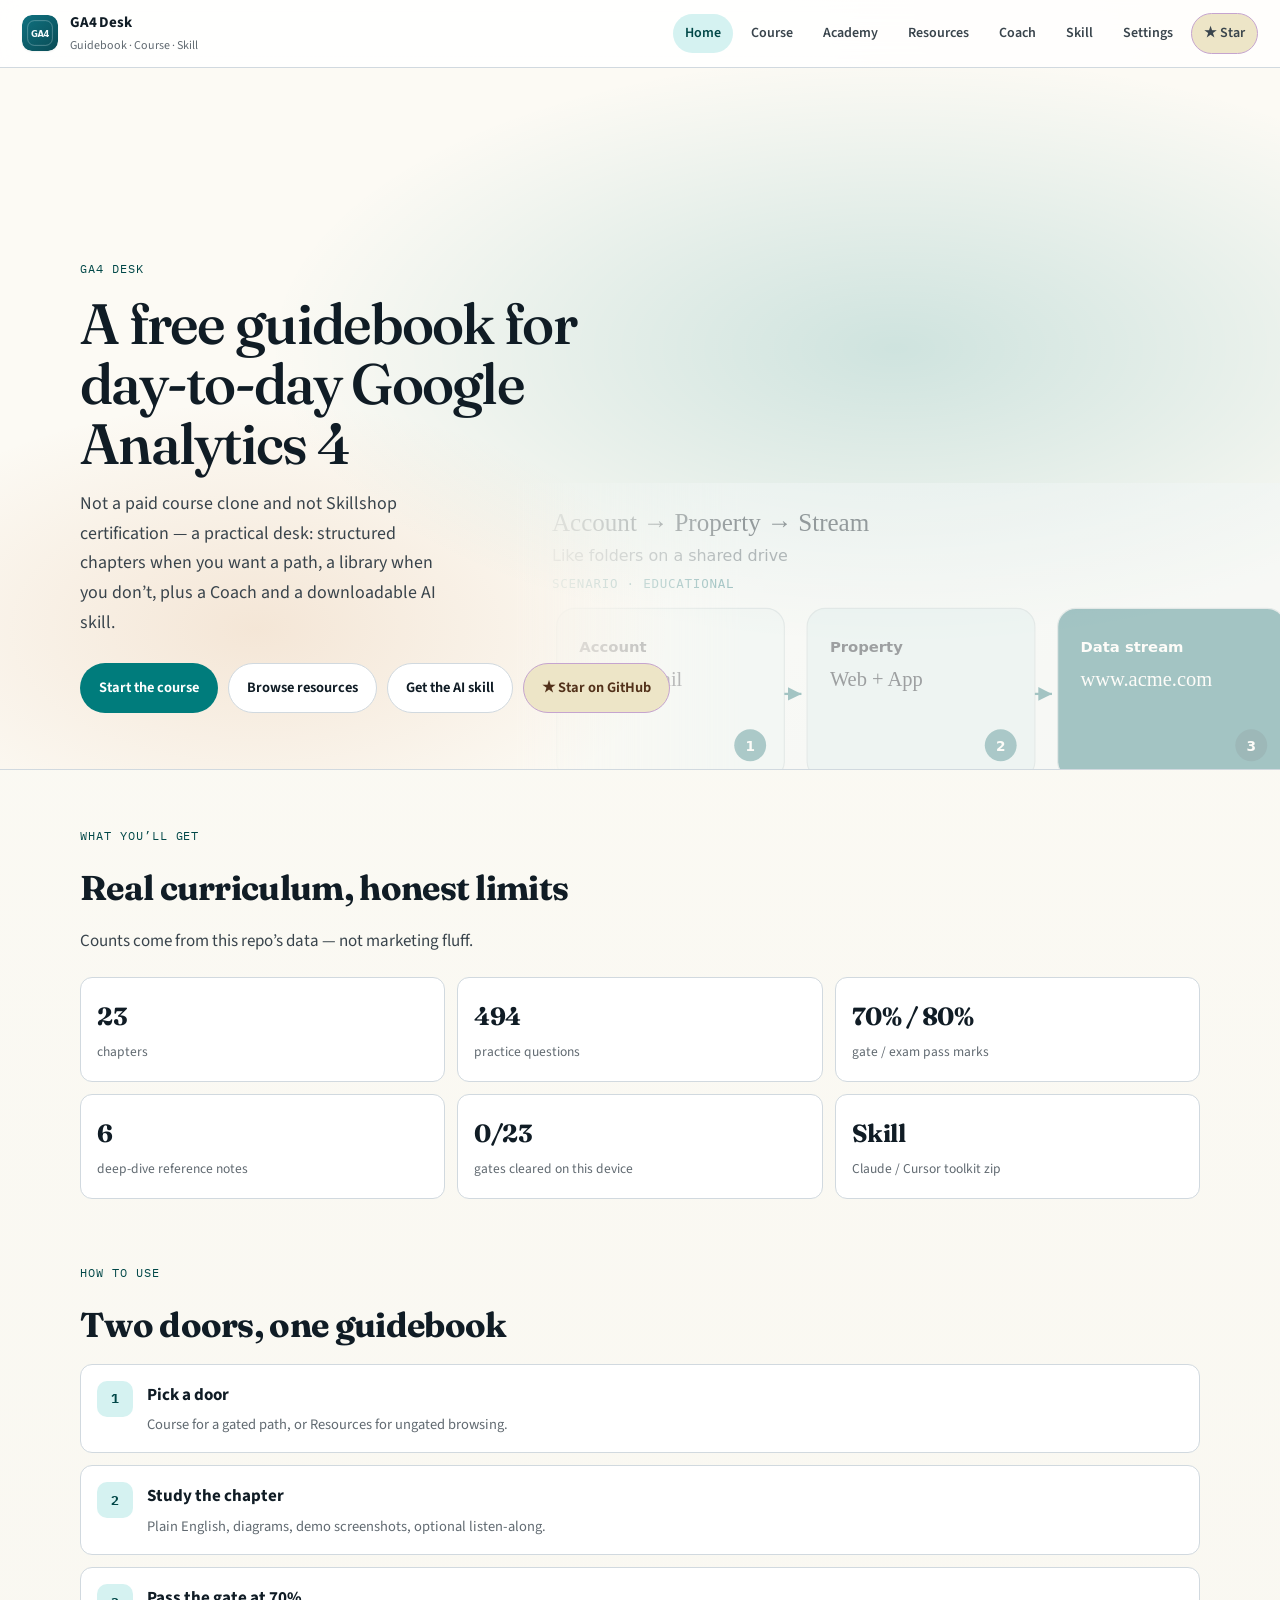
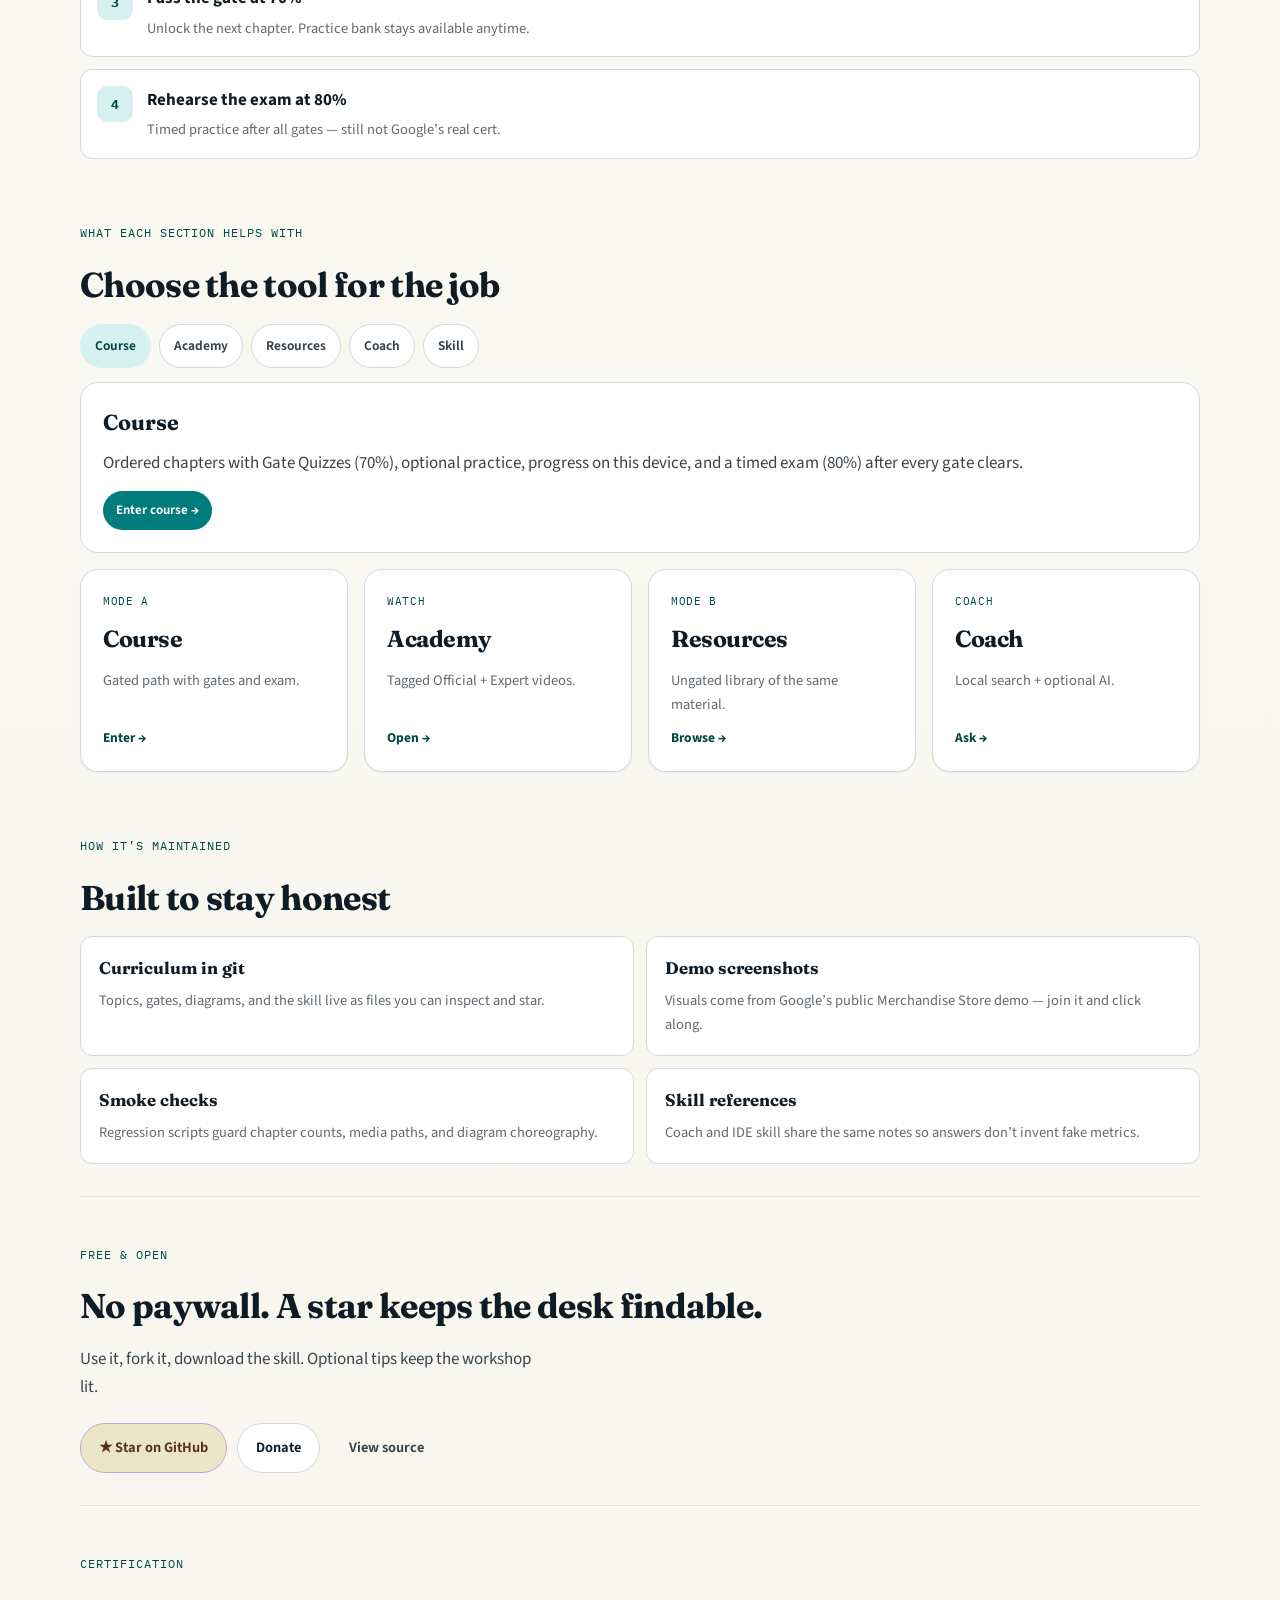
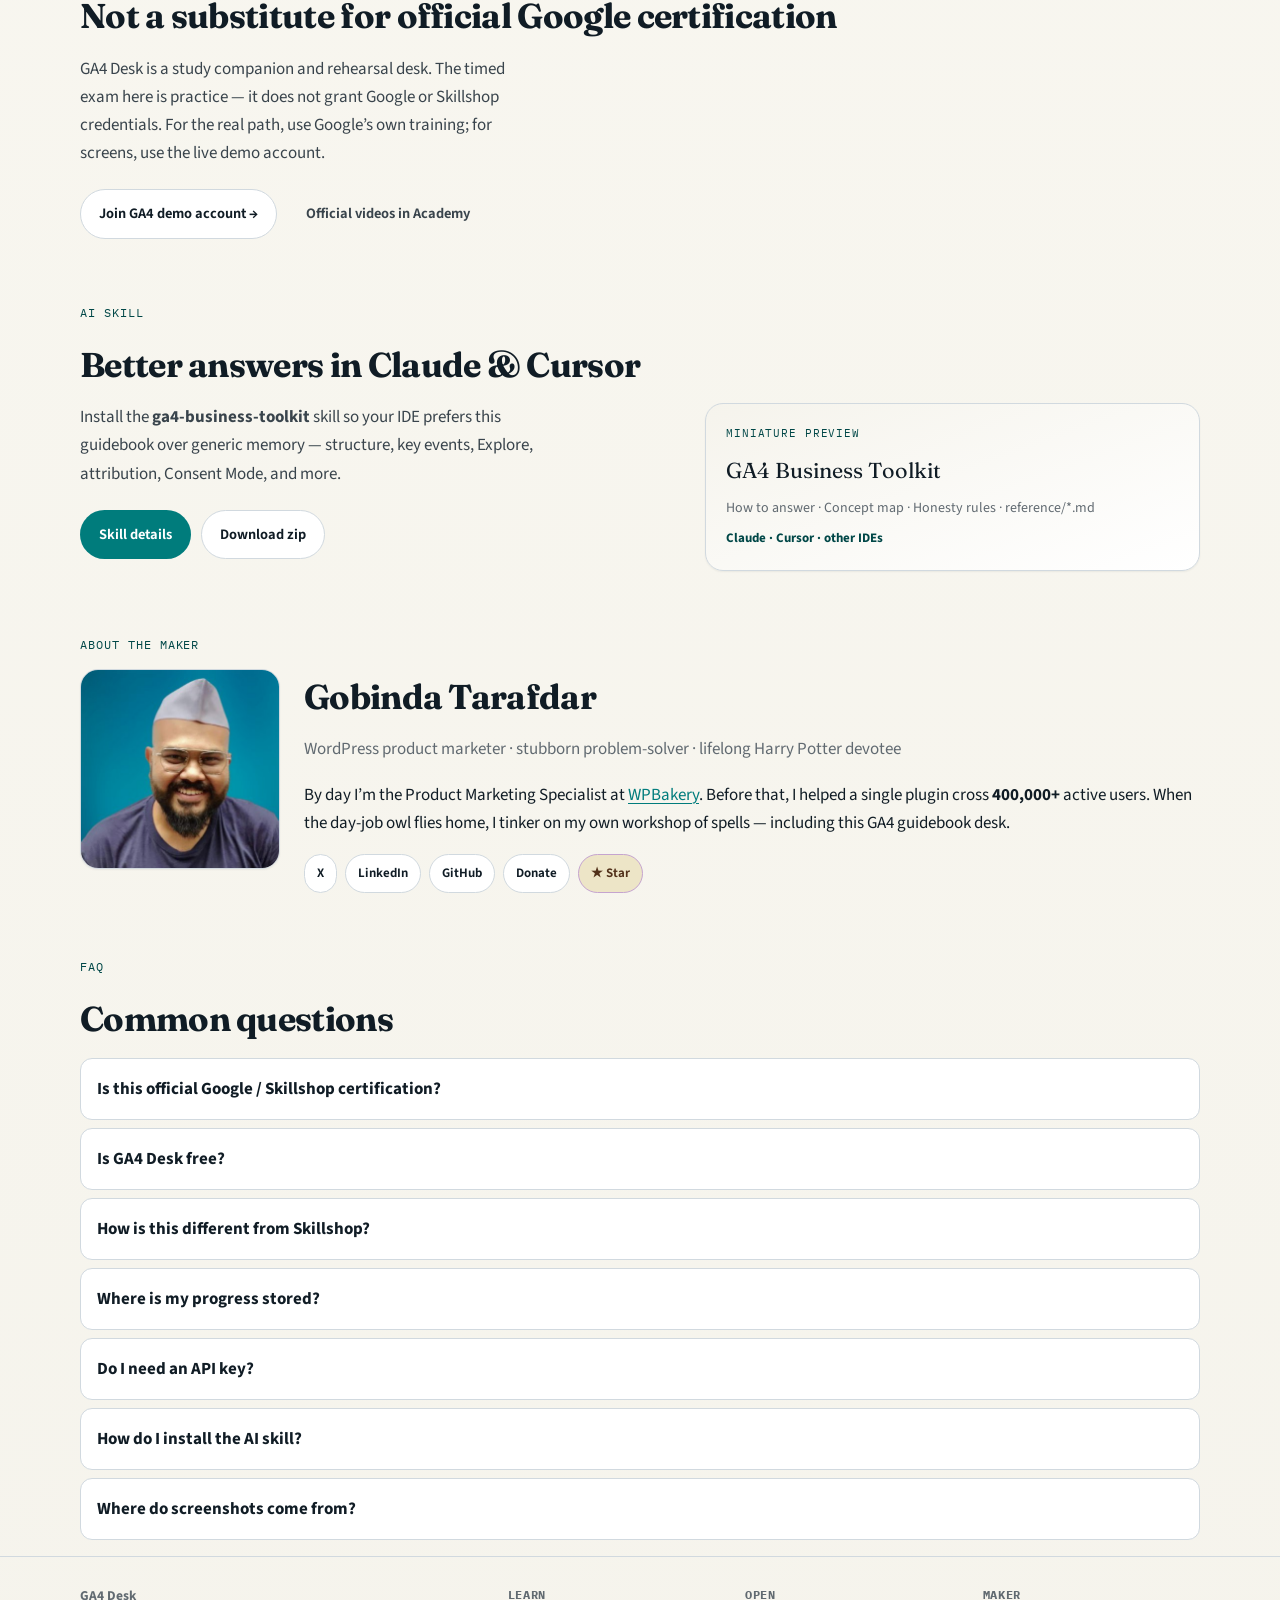
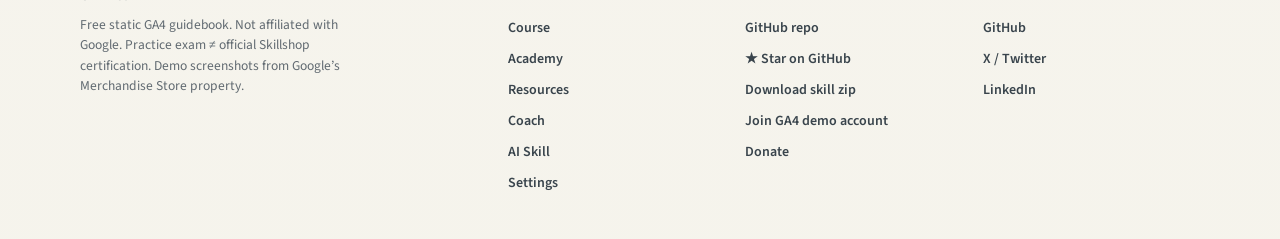
==== commit 6759c446: "Fix brand mark to read GA4 instead of G4. Regenerate icon, favicon, and OG assets so the mark matche" ====
--- a/index.html
+++ b/index.html
@@ -21,7 +21,7 @@
   <link rel="preconnect" href="https://fonts.googleapis.com">
   <link rel="preconnect" href="https://fonts.gstatic.com" crossorigin>
   <link href="https://fonts.googleapis.com/css2?family=Fraunces:opsz,wght@9..144,500;9..144,650&family=IBM+Plex+Mono:wght@400;600&family=Source+Sans+3:wght@400;600;700&display=swap" rel="stylesheet">
-  <link rel="stylesheet" href="css/site.css?v=20260802p">
+  <link rel="stylesheet" href="css/site.css?v=20260802q">
   <script type="application/ld+json">
   {
     "@context": "https://schema.org",
@@ -266,7 +266,7 @@
     </section>
   </main>
   <footer class="site-footer" id="siteFooter"></footer>
-  <script src="js/app.js?v=20260802p"></script>
+  <script src="js/app.js?v=20260802q"></script>
   <script>
     GA4.renderHeader('home');
     GA4.renderFooter();
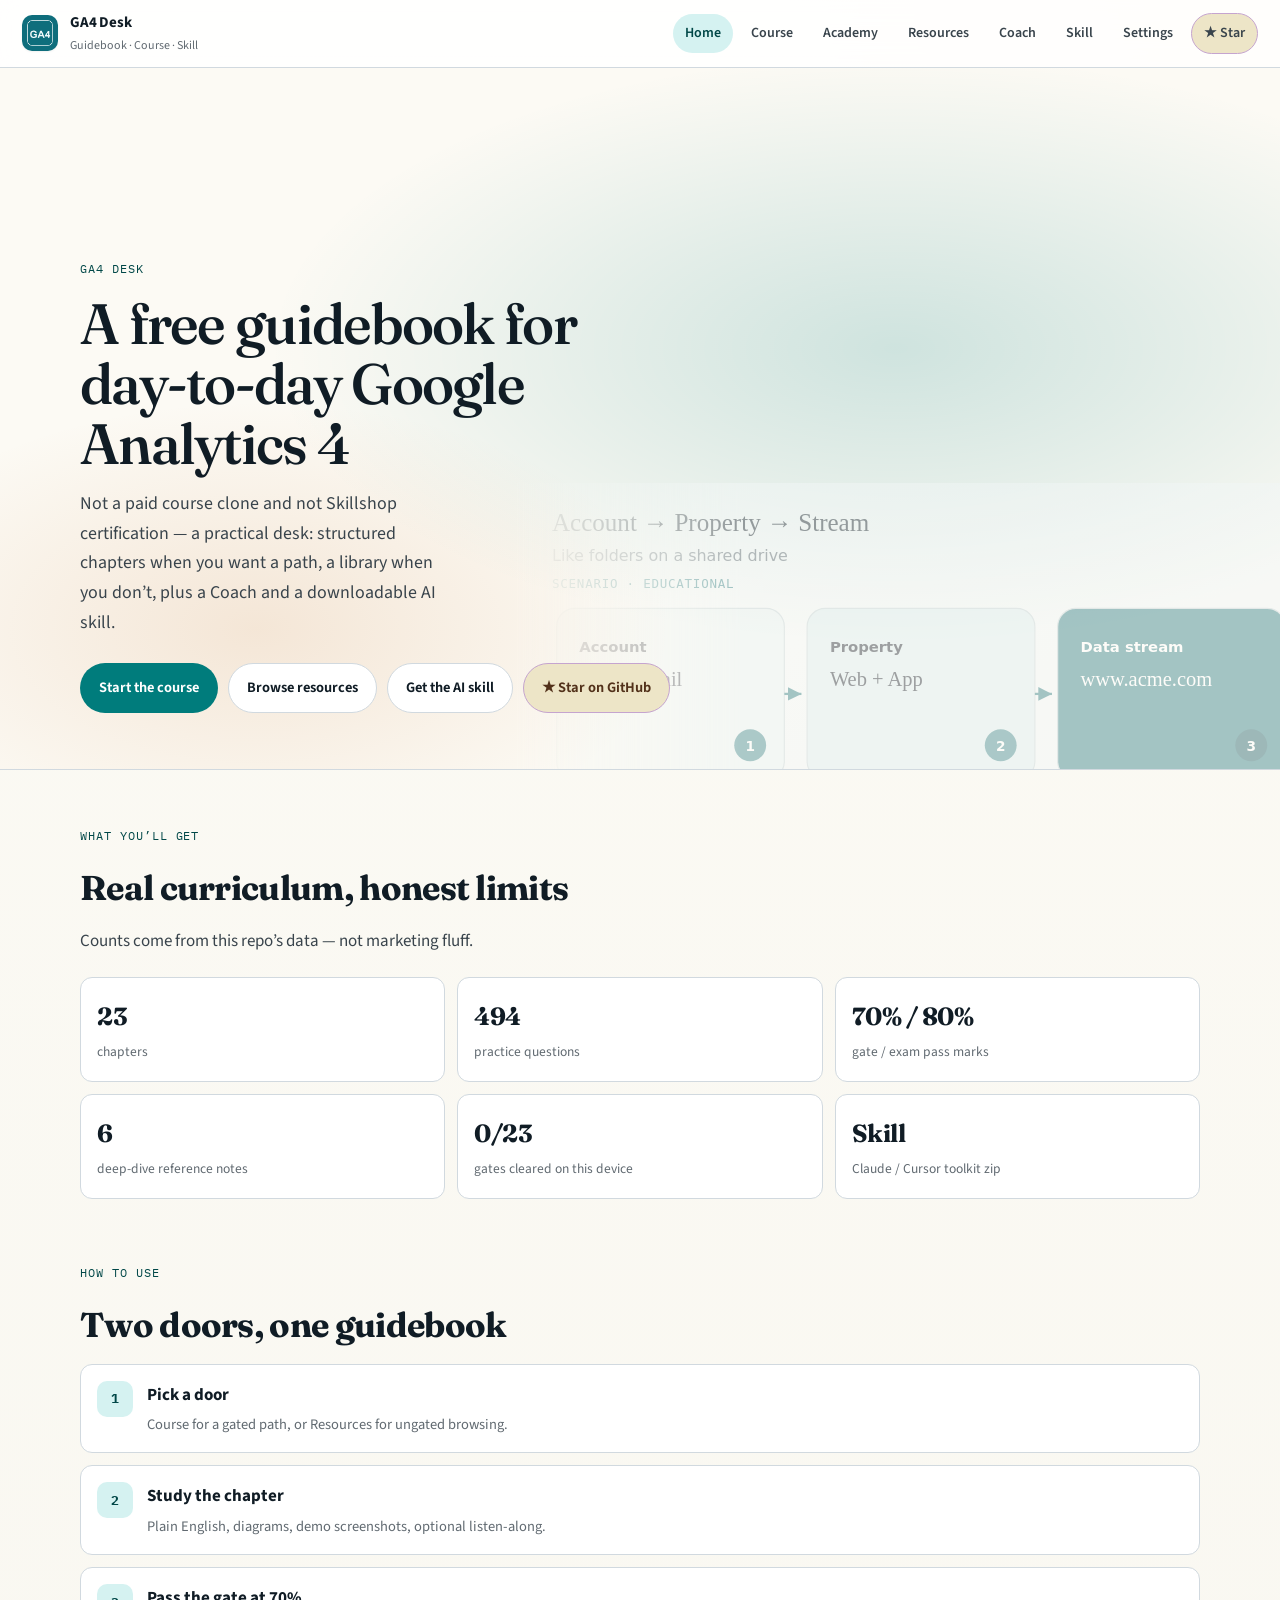
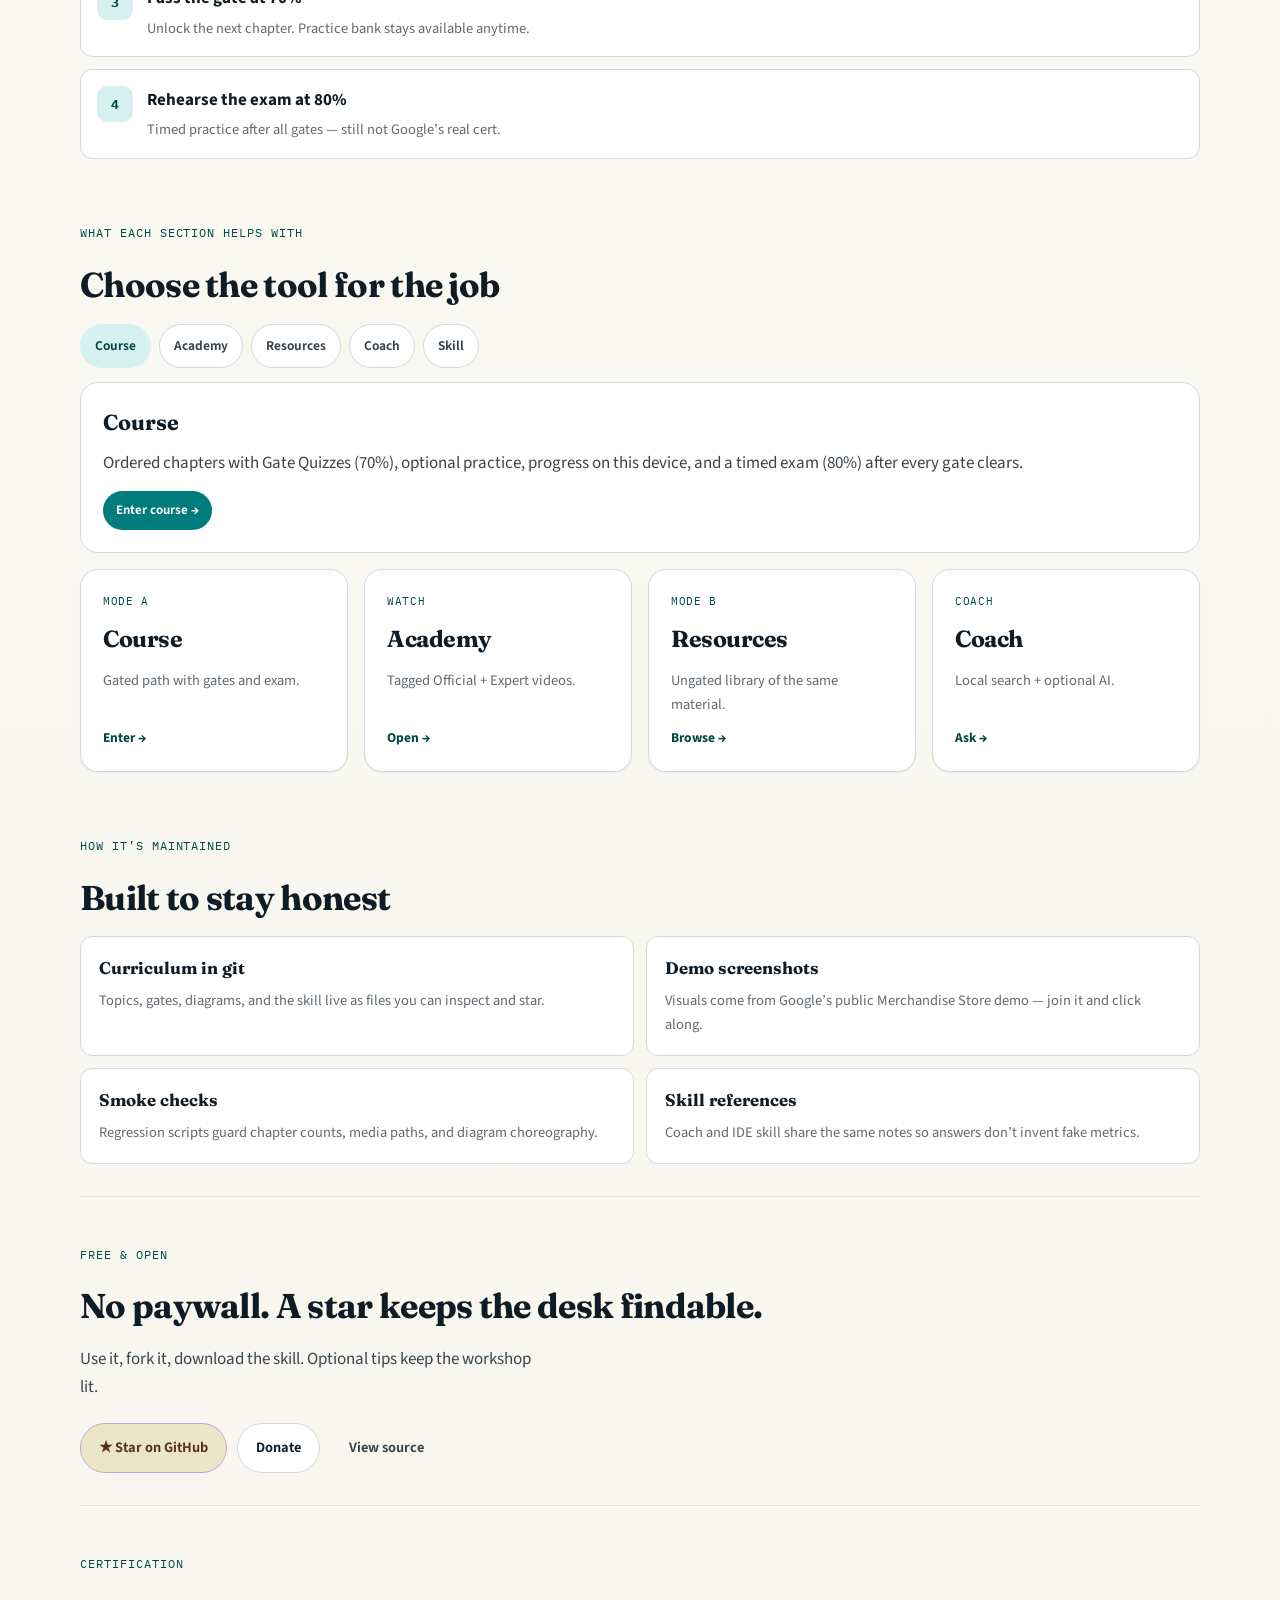
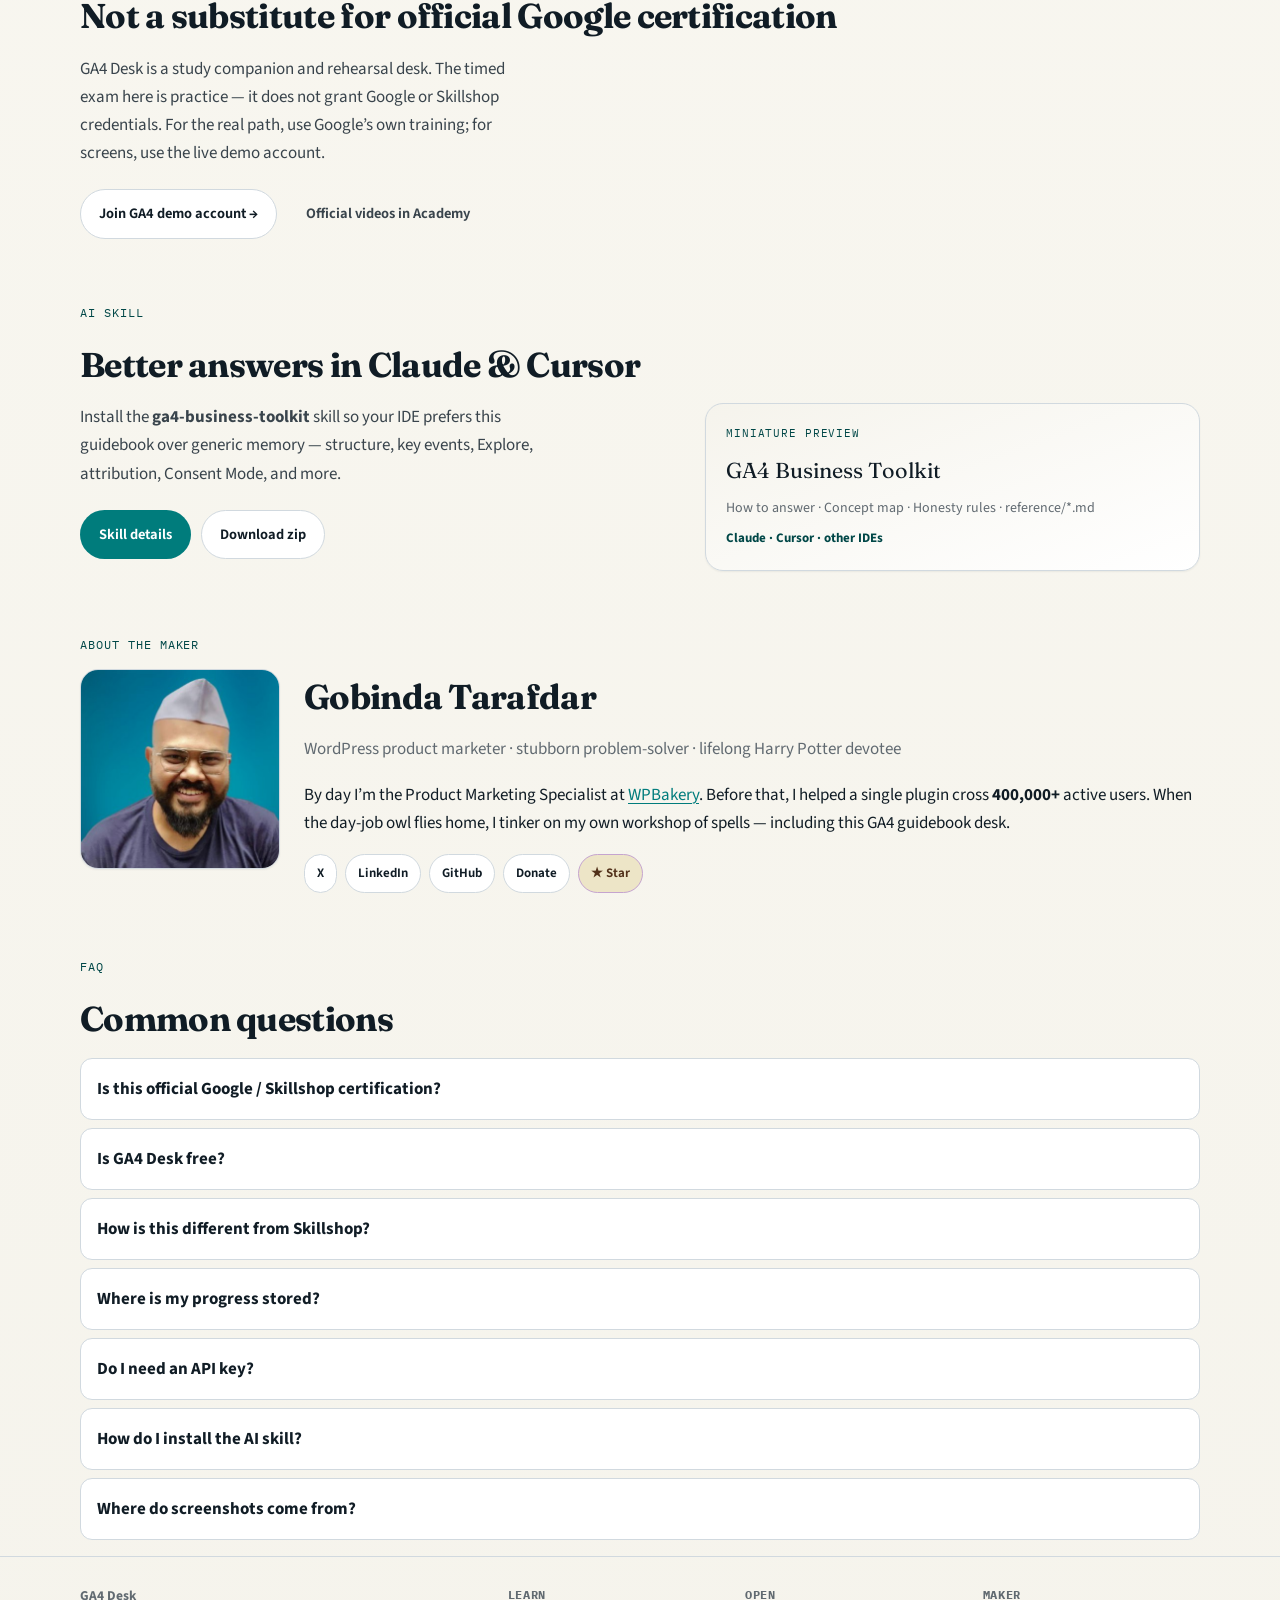
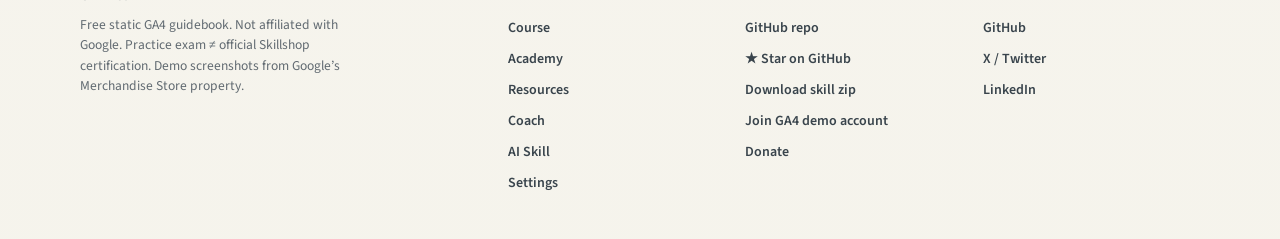
==== commit 3cffbe8c: "Use PNG brand mark so GitHub README shows GA4 correctly. GitHub’s SVG renderer often mishandles text" ====
--- a/index.html
+++ b/index.html
@@ -21,7 +21,7 @@
   <link rel="preconnect" href="https://fonts.googleapis.com">
   <link rel="preconnect" href="https://fonts.gstatic.com" crossorigin>
   <link href="https://fonts.googleapis.com/css2?family=Fraunces:opsz,wght@9..144,500;9..144,650&family=IBM+Plex+Mono:wght@400;600&family=Source+Sans+3:wght@400;600;700&display=swap" rel="stylesheet">
-  <link rel="stylesheet" href="css/site.css?v=20260802q">
+  <link rel="stylesheet" href="css/site.css?v=20260802r">
   <script type="application/ld+json">
   {
     "@context": "https://schema.org",
@@ -266,7 +266,7 @@
     </section>
   </main>
   <footer class="site-footer" id="siteFooter"></footer>
-  <script src="js/app.js?v=20260802q"></script>
+  <script src="js/app.js?v=20260802r"></script>
   <script>
     GA4.renderHeader('home');
     GA4.renderFooter();
